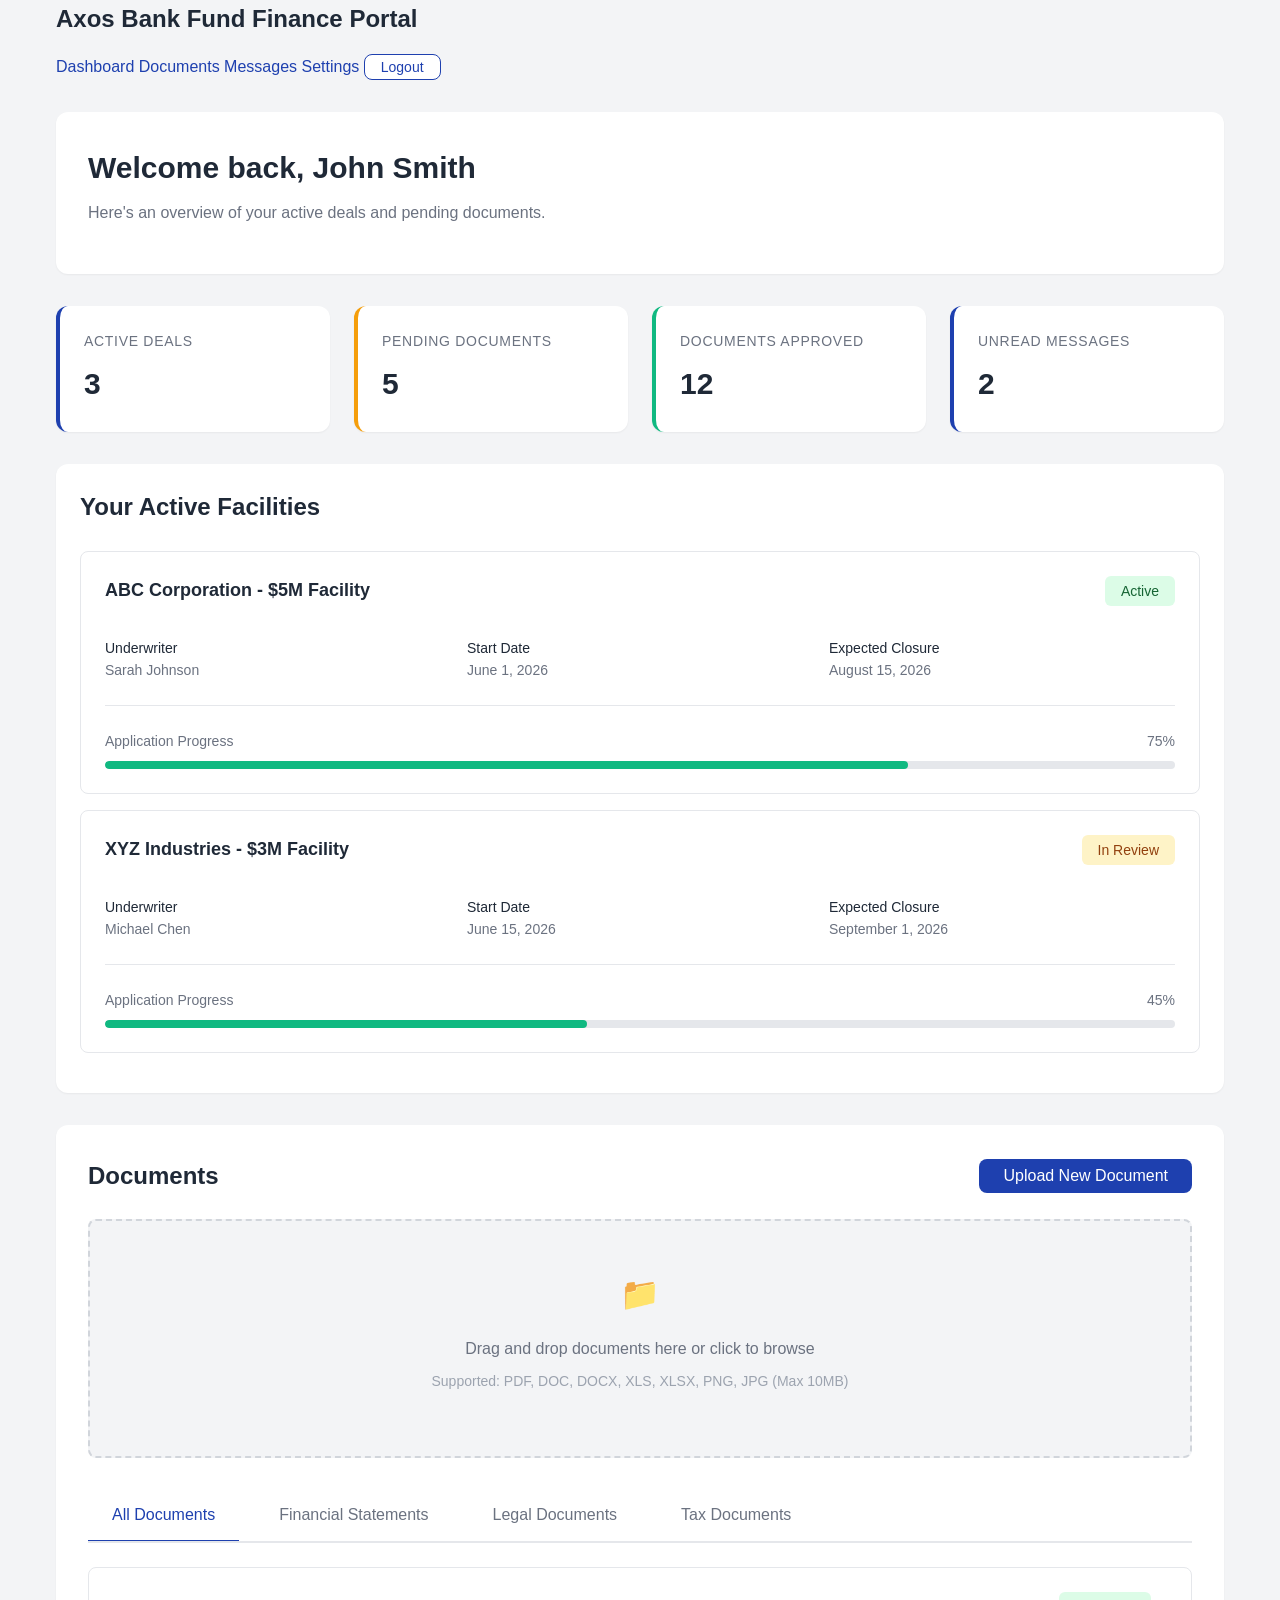
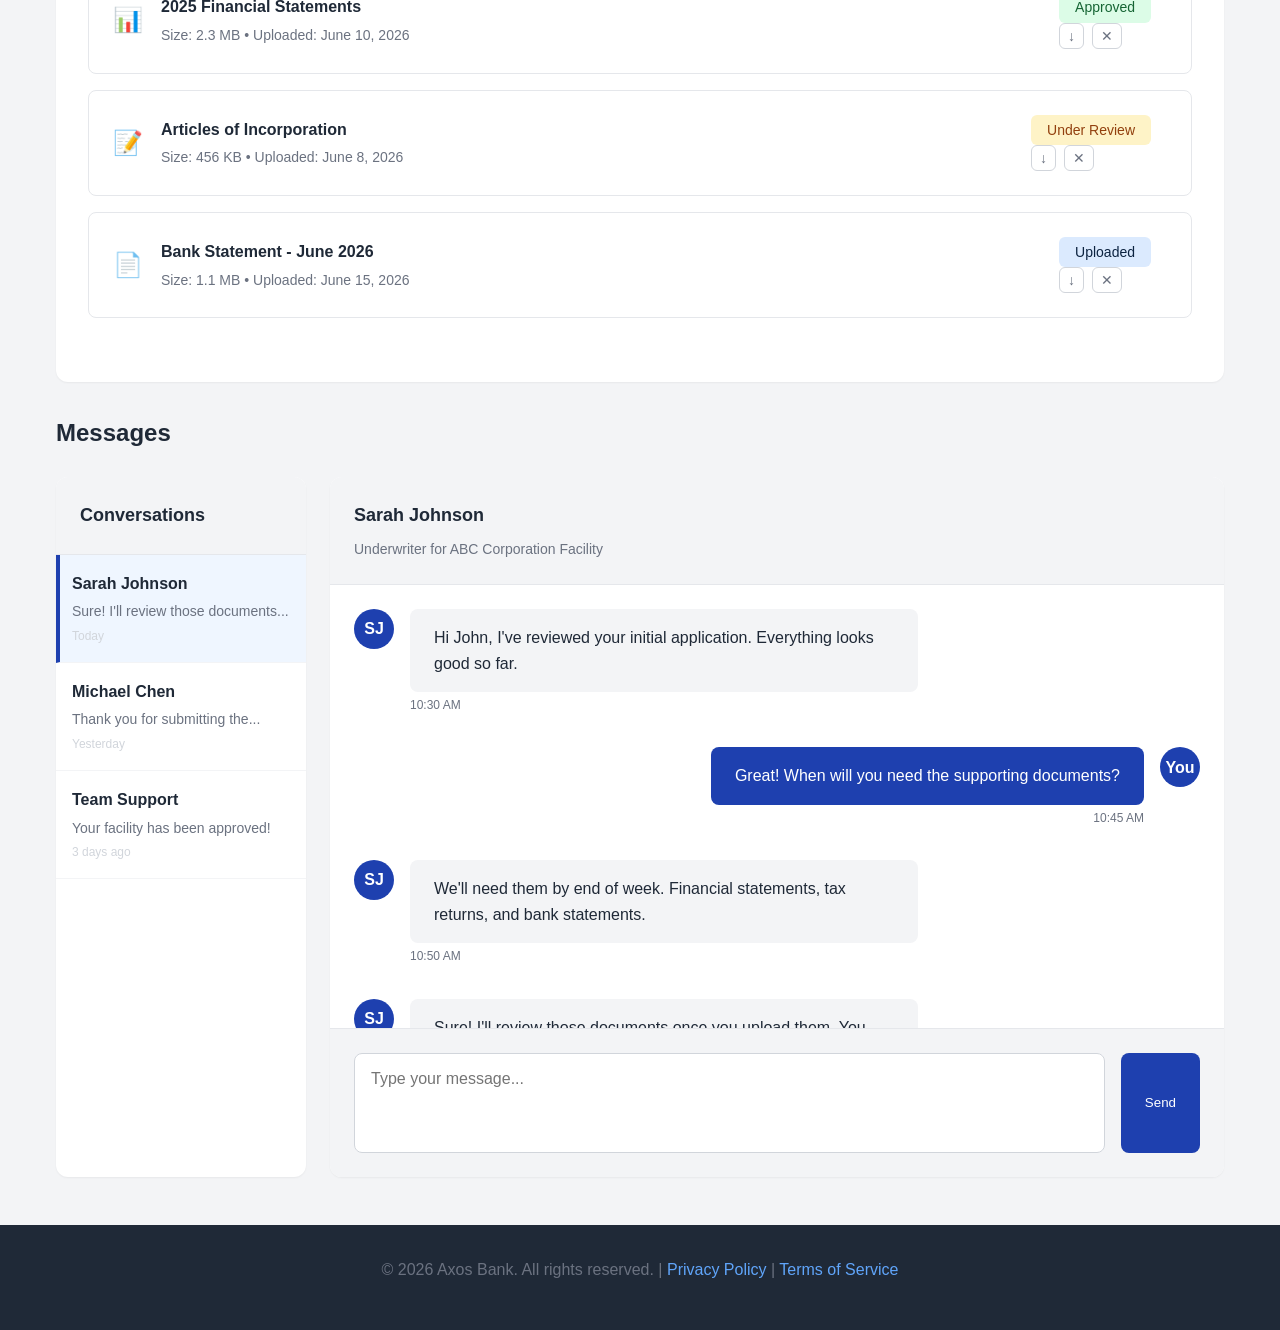
==== public/index.html @ fa7e01c3 "chore: organize project structure and update documentation" ====
<!DOCTYPE html>
<html lang="en">
<head>
  <meta charset="UTF-8">
  <meta name="viewport" content="width=device-width, initial-scale=1.0">
  <title>Axos Bank Fund Finance Portal - Client Dashboard</title>
  <link rel="stylesheet" href="css/styles.css">
  <link rel="stylesheet" href="css/dashboard.css">
  <link rel="stylesheet" href="css/documents.css">
  <link rel="stylesheet" href="css/messaging.css">
</head>
<body>
  <!-- Navigation -->
  <nav class="navbar">
    <div class="container">
      <div class="navbar-brand">
        <h2>Axos Bank Fund Finance Portal</h2>
      </div>
      <div class="navbar-menu">
        <a href="#" class="nav-link active">Dashboard</a>
        <a href="#" class="nav-link">Documents</a>
        <a href="#" class="nav-link">Messages</a>
        <a href="#" class="nav-link">Settings</a>
        <button class="btn btn-secondary btn-sm">Logout</button>
      </div>
    </div>
  </nav>

  <!-- Main Content -->
  <main class="container mt-4">
    <!-- Dashboard Section -->
    <section class="dashboard-header">
      <h1>Welcome back, John Smith</h1>
      <p class="user-greeting">Here's an overview of your active deals and pending documents.</p>
    </section>

    <!-- Quick Stats -->
    <div class="stats-grid">
      <div class="stat-card">
        <div class="stat-label">Active Deals</div>
        <div class="stat-value">3</div>
      </div>
      <div class="stat-card warning">
        <div class="stat-label">Pending Documents</div>
        <div class="stat-value">5</div>
      </div>
      <div class="stat-card success">
        <div class="stat-label">Documents Approved</div>
        <div class="stat-value">12</div>
      </div>
      <div class="stat-card">
        <div class="stat-label">Unread Messages</div>
        <div class="stat-value">2</div>
      </div>
    </div>

    <!-- Active Deals -->
    <section class="deals-section mb-4">
      <h2>Your Active Facilities</h2>
      <ul class="deal-list">
        <li class="deal-item">
          <div class="deal-header">
            <h3 class="deal-title">ABC Corporation - $5M Facility</h3>
            <span class="deal-status status-active">Active</span>
          </div>
          <div class="deal-meta">
            <div class="meta-item">
              <span class="meta-label">Underwriter</span>
              <span>Sarah Johnson</span>
            </div>
            <div class="meta-item">
              <span class="meta-label">Start Date</span>
              <span>June 1, 2026</span>
            </div>
            <div class="meta-item">
              <span class="meta-label">Expected Closure</span>
              <span>August 15, 2026</span>
            </div>
          </div>
          <div class="progress-section">
            <div class="progress-label">
              <span>Application Progress</span>
              <span>75%</span>
            </div>
            <div class="progress-bar">
              <div class="progress-fill" style="width: 75%"></div>
            </div>
          </div>
        </li>
        <li class="deal-item">
          <div class="deal-header">
            <h3 class="deal-title">XYZ Industries - $3M Facility</h3>
            <span class="deal-status status-pending">In Review</span>
          </div>
          <div class="deal-meta">
            <div class="meta-item">
              <span class="meta-label">Underwriter</span>
              <span>Michael Chen</span>
            </div>
            <div class="meta-item">
              <span class="meta-label">Start Date</span>
              <span>June 15, 2026</span>
            </div>
            <div class="meta-item">
              <span class="meta-label">Expected Closure</span>
              <span>September 1, 2026</span>
            </div>
          </div>
          <div class="progress-section">
            <div class="progress-label">
              <span>Application Progress</span>
              <span>45%</span>
            </div>
            <div class="progress-bar">
              <div class="progress-fill" style="width: 45%"></div>
            </div>
          </div>
        </li>
      </ul>
    </section>

    <!-- Documents Section -->
    <section class="documents-container mb-4">
      <div class="documents-header">
        <h2>Documents</h2>
        <button class="btn btn-primary">Upload New Document</button>
      </div>

      <!-- Upload Area -->
      <div class="upload-section">
        <div class="upload-icon">📁</div>
        <p class="upload-text">Drag and drop documents here or click to browse</p>
        <p class="upload-hint">Supported: PDF, DOC, DOCX, XLS, XLSX, PNG, JPG (Max 10MB)</p>
        <input type="file" multiple accept=".pdf,.doc,.docx,.xls,.xlsx,.png,.jpg,.jpeg">
      </div>

      <!-- Document Categories -->
      <div class="document-categories">
        <div class="category-tabs">
          <button class="category-tab active" onclick="switchTab('all')">All Documents</button>
          <button class="category-tab" onclick="switchTab('financial')">Financial Statements</button>
          <button class="category-tab" onclick="switchTab('legal')">Legal Documents</button>
          <button class="category-tab" onclick="switchTab('tax')">Tax Documents</button>
        </div>

        <!-- Document List -->
        <ul class="document-list" data-tab="all">
          <li class="document-item">
            <div class="document-info">
              <div class="document-icon">📊</div>
              <div class="document-details">
                <div class="document-name">2025 Financial Statements</div>
                <div class="document-meta">Size: 2.3 MB • Uploaded: June 10, 2026</div>
              </div>
            </div>
            <div>
              <span class="document-status status-approved">Approved</span>
              <div class="document-actions">
                <button class="doc-action-btn" onclick="downloadDocument(this)" title="Download">↓</button>
                <button class="doc-action-btn delete" onclick="deleteDocument(this)" title="Delete">✕</button>
              </div>
            </div>
          </li>
          <li class="document-item">
            <div class="document-info">
              <div class="document-icon">📝</div>
              <div class="document-details">
                <div class="document-name">Articles of Incorporation</div>
                <div class="document-meta">Size: 456 KB • Uploaded: June 8, 2026</div>
              </div>
            </div>
            <div>
              <span class="document-status status-pending-review">Under Review</span>
              <div class="document-actions">
                <button class="doc-action-btn" onclick="downloadDocument(this)" title="Download">↓</button>
                <button class="doc-action-btn delete" onclick="deleteDocument(this)" title="Delete">✕</button>
              </div>
            </div>
          </li>
          <li class="document-item">
            <div class="document-info">
              <div class="document-icon">📄</div>
              <div class="document-details">
                <div class="document-name">Bank Statement - June 2026</div>
                <div class="document-meta">Size: 1.1 MB • Uploaded: June 15, 2026</div>
              </div>
            </div>
            <div>
              <span class="document-status status-uploaded">Uploaded</span>
              <div class="document-actions">
                <button class="doc-action-btn" onclick="downloadDocument(this)" title="Download">↓</button>
                <button class="doc-action-btn delete" onclick="deleteDocument(this)" title="Delete">✕</button>
              </div>
            </div>
          </li>
        </ul>
      </div>
    </section>

    <!-- Messaging Section -->
    <section class="mb-4">
      <h2 style="margin-bottom: var(--spacing-lg);">Messages</h2>
      <div class="messaging-container">
        <!-- Conversations List -->
        <div class="conversations-panel">
          <div class="conversations-header">
            <h3>Conversations</h3>
          </div>
          <ul class="conversations-list">
            <li class="conversation-item active">
              <div class="conversation-name">Sarah Johnson</div>
              <div class="conversation-preview">Sure! I'll review those documents...</div>
              <div class="conversation-timestamp">Today</div>
            </li>
            <li class="conversation-item">
              <div class="conversation-name">Michael Chen</div>
              <div class="conversation-preview">Thank you for submitting the...</div>
              <div class="conversation-timestamp">Yesterday</div>
            </li>
            <li class="conversation-item">
              <div class="conversation-name">Team Support</div>
              <div class="conversation-preview">Your facility has been approved!</div>
              <div class="conversation-timestamp">3 days ago</div>
            </li>
          </ul>
        </div>

        <!-- Message Thread -->
        <div class="message-thread">
          <div class="thread-header">
            <h3 class="thread-title">Sarah Johnson</h3>
            <div class="thread-meta">Underwriter for ABC Corporation Facility</div>
          </div>

          <!-- Messages -->
          <div class="messages-container">
            <div class="message received">
              <div class="message-avatar">SJ</div>
              <div class="message-content">
                <div class="message-bubble">Hi John, I've reviewed your initial application. Everything looks good so far.</div>
                <div class="message-time">10:30 AM</div>
              </div>
            </div>
            <div class="message sent">
              <div class="message-content">
                <div class="message-bubble">Great! When will you need the supporting documents?</div>
                <div class="message-time">10:45 AM</div>
              </div>
              <div class="message-avatar">You</div>
            </div>
            <div class="message received">
              <div class="message-avatar">SJ</div>
              <div class="message-content">
                <div class="message-bubble">We'll need them by end of week. Financial statements, tax returns, and bank statements.</div>
                <div class="message-time">10:50 AM</div>
              </div>
            </div>
            <div class="message received">
              <div class="message-avatar">SJ</div>
              <div class="message-content">
                <div class="message-bubble">Sure! I'll review those documents once you upload them. You can use the Documents section above.</div>
                <div class="message-time">11:00 AM</div>
              </div>
            </div>
          </div>

          <!-- Message Input -->
          <div class="message-input-area">
            <form class="message-form">
              <textarea class="message-input" placeholder="Type your message..."></textarea>
              <button type="submit" class="message-send-btn">Send</button>
            </form>
          </div>
        </div>
      </div>
    </section>
  </main>

  <!-- Footer -->
  <footer style="background-color: var(--neutral-dark); color: white; padding: var(--spacing-xl); text-align: center; margin-top: var(--spacing-2xl);">
    <p>&copy; 2026 Axos Bank. All rights reserved. | <a href="#" style="color: #60a5fa;">Privacy Policy</a> | <a href="#" style="color: #60a5fa;">Terms of Service</a></p>
  </footer>

  <!-- Scripts -->
  <script src="js/app.js"></script>
</body>
</html>
---- public/css/styles.css ----
/* Global Styles and CSS Variables */

:root {
  /* Colors */
  --primary-color: #1e40af;
  --primary-dark: #1e3a8a;
  --secondary-color: #10b981;
  --accent-color: #f59e0b;
  --danger-color: #ef4444;
  --warning-color: #f59e0b;
  --success-color: #10b981;
  --neutral-dark: #1f2937;
  --neutral-gray: #6b7280;
  --neutral-light: #f3f4f6;
  --neutral-white: #ffffff;

  /* Spacing */
  --spacing-xs: 0.25rem;
  --spacing-sm: 0.5rem;
  --spacing-md: 1rem;
  --spacing-lg: 1.5rem;
  --spacing-xl: 2rem;
  --spacing-2xl: 3rem;

  /* Typography */
  --font-family: -apple-system, BlinkMacSystemFont, 'Segoe UI', Roboto, 'Helvetica Neue', Arial, sans-serif;
  --font-size-xs: 0.75rem;
  --font-size-sm: 0.875rem;
  --font-size-base: 1rem;
  --font-size-lg: 1.125rem;
  --font-size-xl: 1.25rem;
  --font-size-2xl: 1.5rem;
  --font-size-3xl: 1.875rem;

  /* Border Radius */
  --radius-sm: 0.25rem;
  --radius-md: 0.375rem;
  --radius-lg: 0.5rem;
  --radius-xl: 0.75rem;

  /* Shadows */
  --shadow-sm: 0 1px 2px 0 rgba(0, 0, 0, 0.05);
  --shadow-md: 0 4px 6px -1px rgba(0, 0, 0, 0.1);
  --shadow-lg: 0 10px 15px -3px rgba(0, 0, 0, 0.1);
}

* {
  margin: 0;
  padding: 0;
  box-sizing: border-box;
}

body {
  font-family: var(--font-family);
  font-size: var(--font-size-base);
  line-height: 1.6;
  color: var(--neutral-dark);
  background-color: var(--neutral-light);
}

/* Typography */
h1 {
  font-size: var(--font-size-3xl);
  font-weight: 700;
  margin-bottom: var(--spacing-lg);
  color: var(--neutral-dark);
}

h2 {
  font-size: var(--font-size-2xl);
  font-weight: 600;
  margin-bottom: var(--spacing-md);
  color: var(--neutral-dark);
}

h3 {
  font-size: var(--font-size-xl);
  font-weight: 600;
  margin-bottom: var(--spacing-md);
  color: var(--neutral-dark);
}

p {
  margin-bottom: var(--spacing-md);
  color: var(--neutral-gray);
}

a {
  color: var(--primary-color);
  text-decoration: none;
  transition: color 0.2s ease;
}

a:hover {
  color: var(--primary-dark);
  text-decoration: underline;
}

/* Buttons */
.btn {
  display: inline-block;
  padding: var(--spacing-sm) var(--spacing-lg);
  border: none;
  border-radius: var(--radius-lg);
  font-size: var(--font-size-base);
  font-weight: 500;
  cursor: pointer;
  transition: all 0.2s ease;
  text-decoration: none;
}

.btn-primary {
  background-color: var(--primary-color);
  color: var(--neutral-white);
}

.btn-primary:hover {
  background-color: var(--primary-dark);
  box-shadow: var(--shadow-md);
}

.btn-secondary {
  background-color: var(--neutral-white);
  color: var(--primary-color);
  border: 1px solid var(--primary-color);
}

.btn-secondary:hover {
  background-color: var(--neutral-light);
}

.btn-success {
  background-color: var(--success-color);
  color: var(--neutral-white);
}

.btn-success:hover {
  background-color: #059669;
}

.btn-danger {
  background-color: var(--danger-color);
  color: var(--neutral-white);
}

.btn-danger:hover {
  background-color: #dc2626;
}

.btn-sm {
  padding: var(--spacing-xs) var(--spacing-md);
  font-size: var(--font-size-sm);
}

/* Forms */
.form-group {
  margin-bottom: var(--spacing-lg);
}

label {
  display: block;
  margin-bottom: var(--spacing-sm);
  font-weight: 500;
  color: var(--neutral-dark);
}

input,
textarea,
select {
  width: 100%;
  padding: var(--spacing-md);
  border: 1px solid #d1d5db;
  border-radius: var(--radius-lg);
  font-family: var(--font-family);
  font-size: var(--font-size-base);
  transition: border-color 0.2s ease;
}

input:focus,
textarea:focus,
select:focus {
  outline: none;
  border-color: var(--primary-color);
  box-shadow: 0 0 0 3px rgba(30, 64, 175, 0.1);
}

textarea {
  resize: vertical;
  min-height: 100px;
}

/* Cards */
.card {
  background-color: var(--neutral-white);
  border-radius: var(--radius-xl);
  padding: var(--spacing-lg);
  box-shadow: var(--shadow-sm);
  transition: box-shadow 0.2s ease;
}

.card:hover {
  box-shadow: var(--shadow-md);
}

/* Alerts */
.alert {
  padding: var(--spacing-md);
  border-radius: var(--radius-lg);
  margin-bottom: var(--spacing-lg);
}

.alert-success {
  background-color: #ecfdf5;
  color: #065f46;
  border-left: 4px solid var(--success-color);
}

.alert-warning {
  background-color: #fffbeb;
  color: #92400e;
  border-left: 4px solid var(--warning-color);
}

.alert-error {
  background-color: #fef2f2;
  color: #991b1b;
  border-left: 4px solid var(--danger-color);
}

.alert-info {
  background-color: #eff6ff;
  color: #0c2340;
  border-left: 4px solid var(--primary-color);
}

/* Utility Classes */
.container {
  max-width: 1200px;
  margin: 0 auto;
  padding: 0 var(--spacing-md);
}

.mt-0 { margin-top: 0; }
.mt-1 { margin-top: var(--spacing-sm); }
.mt-2 { margin-top: var(--spacing-md); }
.mt-3 { margin-top: var(--spacing-lg); }
.mt-4 { margin-top: var(--spacing-xl); }

.mb-0 { margin-bottom: 0; }
.mb-1 { margin-bottom: var(--spacing-sm); }
.mb-2 { margin-bottom: var(--spacing-md); }
.mb-3 { margin-bottom: var(--spacing-lg); }
.mb-4 { margin-bottom: var(--spacing-xl); }

.text-center { text-align: center; }
.text-right { text-align: right; }
.text-muted { color: var(--neutral-gray); }
.text-success { color: var(--success-color); }
.text-danger { color: var(--danger-color); }
.text-warning { color: var(--warning-color); }
---- public/css/dashboard.css ----
/* Dashboard Styles */

.dashboard-container {
  display: grid;
  grid-template-columns: 1fr;
  gap: var(--spacing-lg);
  margin-bottom: var(--spacing-2xl);
}

.dashboard-header {
  background-color: var(--neutral-white);
  padding: var(--spacing-xl);
  border-radius: var(--radius-xl);
  box-shadow: var(--shadow-sm);
  margin-bottom: var(--spacing-xl);
}

.dashboard-header h1 {
  margin-bottom: var(--spacing-sm);
}

.user-info {
  display: flex;
  justify-content: space-between;
  align-items: center;
  margin-top: var(--spacing-md);
}

.user-greeting {
  color: var(--neutral-gray);
}

/* Quick Stats */
.stats-grid {
  display: grid;
  grid-template-columns: repeat(auto-fit, minmax(250px, 1fr));
  gap: var(--spacing-lg);
  margin-bottom: var(--spacing-xl);
}

.stat-card {
  background-color: var(--neutral-white);
  padding: var(--spacing-lg);
  border-radius: var(--radius-xl);
  box-shadow: var(--shadow-sm);
  border-left: 4px solid var(--primary-color);
}

.stat-card.warning {
  border-left-color: var(--warning-color);
}

.stat-card.success {
  border-left-color: var(--success-color);
}

.stat-card.danger {
  border-left-color: var(--danger-color);
}

.stat-label {
  font-size: var(--font-size-sm);
  color: var(--neutral-gray);
  text-transform: uppercase;
  letter-spacing: 0.05em;
  margin-bottom: var(--spacing-sm);
}

.stat-value {
  font-size: var(--font-size-3xl);
  font-weight: 700;
  color: var(--neutral-dark);
}

/* Deals/Facilities List */
.deals-section {
  background-color: var(--neutral-white);
  padding: var(--spacing-lg);
  border-radius: var(--radius-xl);
  box-shadow: var(--shadow-sm);
}

.deals-section h2 {
  margin-bottom: var(--spacing-lg);
}

.deal-list {
  list-style: none;
}

.deal-item {
  padding: var(--spacing-lg);
  border: 1px solid #e5e7eb;
  border-radius: var(--radius-lg);
  margin-bottom: var(--spacing-md);
  transition: all 0.2s ease;
  cursor: pointer;
}

.deal-item:hover {
  box-shadow: var(--shadow-md);
  border-color: var(--primary-color);
}

.deal-header {
  display: flex;
  justify-content: space-between;
  align-items: start;
  margin-bottom: var(--spacing-md);
}

.deal-title {
  font-size: var(--font-size-lg);
  font-weight: 600;
  color: var(--neutral-dark);
}

.deal-status {
  display: inline-block;
  padding: var(--spacing-xs) var(--spacing-md);
  border-radius: var(--radius-md);
  font-size: var(--font-size-sm);
  font-weight: 500;
}

.status-active {
  background-color: #dcfce7;
  color: #166534;
}

.status-pending {
  background-color: #fef3c7;
  color: #92400e;
}

.status-completed {
  background-color: #dbeafe;
  color: #0c2340;
}

.status-on-hold {
  background-color: #fee2e2;
  color: #991b1b;
}

.deal-meta {
  display: grid;
  grid-template-columns: repeat(auto-fit, minmax(150px, 1fr));
  gap: var(--spacing-md);
  font-size: var(--font-size-sm);
  color: var(--neutral-gray);
}

.meta-item {
  display: flex;
  flex-direction: column;
}

.meta-label {
  font-weight: 500;
  color: var(--neutral-dark);
}

.progress-section {
  margin-top: var(--spacing-lg);
  padding-top: var(--spacing-lg);
  border-top: 1px solid #e5e7eb;
}

.progress-label {
  font-size: var(--font-size-sm);
  color: var(--neutral-gray);
  margin-bottom: var(--spacing-sm);
  display: flex;
  justify-content: space-between;
}

.progress-bar {
  width: 100%;
  height: 8px;
  background-color: #e5e7eb;
  border-radius: var(--radius-md);
  overflow: hidden;
}

.progress-fill {
  height: 100%;
  background-color: var(--success-color);
  border-radius: var(--radius-md);
  transition: width 0.3s ease;
}

/* Responsive */
@media (max-width: 768px) {
  .stats-grid {
    grid-template-columns: 1fr;
  }

  .deal-header {
    flex-direction: column;
  }

  .deal-status {
    margin-top: var(--spacing-sm);
  }

  .deal-meta {
    grid-template-columns: 1fr 1fr;
  }
}
---- public/css/documents.css ----
/* Documents Management Styles */

.documents-container {
  background-color: var(--neutral-white);
  border-radius: var(--radius-xl);
  padding: var(--spacing-xl);
  box-shadow: var(--shadow-sm);
}

.documents-header {
  margin-bottom: var(--spacing-lg);
  display: flex;
  justify-content: space-between;
  align-items: center;
}

.documents-header h2 {
  margin: 0;
}

/* Upload Section */
.upload-section {
  background-color: var(--neutral-light);
  border: 2px dashed #d1d5db;
  border-radius: var(--radius-lg);
  padding: var(--spacing-2xl);
  text-align: center;
  margin-bottom: var(--spacing-xl);
  transition: all 0.2s ease;
  cursor: pointer;
}

.upload-section:hover {
  border-color: var(--primary-color);
  background-color: #f0f4ff;
}

.upload-section.dragover {
  border-color: var(--primary-color);
  background-color: #f0f4ff;
}

.upload-icon {
  font-size: 2rem;
  margin-bottom: var(--spacing-md);
}

.upload-text {
  color: var(--neutral-gray);
  margin: 0;
}

.upload-hint {
  font-size: var(--font-size-sm);
  color: #9ca3af;
  margin-top: var(--spacing-sm);
}

input[type='file'] {
  display: none;
}

/* Document Categories */
.document-categories {
  margin-bottom: var(--spacing-xl);
}

.category-tabs {
  display: flex;
  gap: var(--spacing-md);
  border-bottom: 2px solid #e5e7eb;
  margin-bottom: var(--spacing-lg);
  overflow-x: auto;
}

.category-tab {
  padding: var(--spacing-md) var(--spacing-lg);
  border: none;
  background: none;
  color: var(--neutral-gray);
  font-size: var(--font-size-base);
  font-weight: 500;
  cursor: pointer;
  transition: all 0.2s ease;
  border-bottom: 3px solid transparent;
  margin-bottom: -2px;
}

.category-tab:hover {
  color: var(--primary-color);
}

.category-tab.active {
  color: var(--primary-color);
  border-bottom-color: var(--primary-color);
}

/* Document List */
.document-list {
  list-style: none;
}

.document-item {
  display: flex;
  align-items: center;
  justify-content: space-between;
  padding: var(--spacing-lg);
  border: 1px solid #e5e7eb;
  border-radius: var(--radius-lg);
  margin-bottom: var(--spacing-md);
  transition: all 0.2s ease;
}

.document-item:hover {
  box-shadow: var(--shadow-md);
  border-color: var(--primary-color);
}

.document-info {
  display: flex;
  align-items: center;
  flex: 1;
  gap: var(--spacing-md);
}

.document-icon {
  font-size: 1.5rem;
  min-width: 2rem;
}

.document-details {
  flex: 1;
}

.document-name {
  font-weight: 600;
  color: var(--neutral-dark);
  margin-bottom: var(--spacing-xs);
}

.document-meta {
  font-size: var(--font-size-sm);
  color: var(--neutral-gray);
}

.document-status {
  display: inline-block;
  padding: var(--spacing-xs) var(--spacing-md);
  border-radius: var(--radius-md);
  font-size: var(--font-size-sm);
  font-weight: 500;
  margin-right: var(--spacing-md);
}

.status-approved {
  background-color: #dcfce7;
  color: #166534;
}

.status-pending-review {
  background-color: #fef3c7;
  color: #92400e;
}

.status-rejected {
  background-color: #fee2e2;
  color: #991b1b;
}

.status-uploaded {
  background-color: #dbeafe;
  color: #0c2340;
}

.document-actions {
  display: flex;
  gap: var(--spacing-sm);
}

.doc-action-btn {
  padding: var(--spacing-xs) var(--spacing-sm);
  font-size: var(--font-size-sm);
  background-color: transparent;
  border: 1px solid #d1d5db;
  border-radius: var(--radius-md);
  color: var(--neutral-gray);
  cursor: pointer;
  transition: all 0.2s ease;
}

.doc-action-btn:hover {
  border-color: var(--primary-color);
  color: var(--primary-color);
}

.doc-action-btn.delete:hover {
  border-color: var(--danger-color);
  color: var(--danger-color);
}

/* Empty State */
.empty-state {
  text-align: center;
  padding: var(--spacing-2xl);
  color: var(--neutral-gray);
}

.empty-state-icon {
  font-size: 3rem;
  margin-bottom: var(--spacing-md);
}

/* Responsive */
@media (max-width: 768px) {
  .documents-header {
    flex-direction: column;
    align-items: start;
  }

  .category-tabs {
    flex-wrap: nowrap;
  }

  .document-item {
    flex-direction: column;
    align-items: start;
  }

  .document-actions {
    margin-top: var(--spacing-md);
    width: 100%;
  }
}
---- public/css/messaging.css ----
/* Messaging Interface Styles */

.messaging-container {
  display: grid;
  grid-template-columns: 250px 1fr;
  gap: var(--spacing-lg);
  height: calc(100vh - 200px);
  margin-bottom: var(--spacing-2xl);
}

/* Conversations List */
.conversations-panel {
  background-color: var(--neutral-white);
  border-radius: var(--radius-xl);
  box-shadow: var(--shadow-sm);
  display: flex;
  flex-direction: column;
  overflow: hidden;
}

.conversations-header {
  padding: var(--spacing-lg);
  border-bottom: 1px solid #e5e7eb;
  background-color: var(--neutral-light);
}

.conversations-header h3 {
  margin: 0;
  font-size: var(--font-size-lg);
}

.conversations-list {
  list-style: none;
  overflow-y: auto;
  flex: 1;
}

.conversation-item {
  padding: var(--spacing-md);
  border-bottom: 1px solid #f3f4f6;
  cursor: pointer;
  transition: all 0.2s ease;
  background-color: var(--neutral-white);
}

.conversation-item:hover {
  background-color: var(--neutral-light);
}

.conversation-item.active {
  background-color: #eff6ff;
  border-left: 4px solid var(--primary-color);
  padding-left: calc(var(--spacing-md) - 4px);
}

.conversation-name {
  font-weight: 600;
  color: var(--neutral-dark);
  margin-bottom: var(--spacing-xs);
}

.conversation-preview {
  font-size: var(--font-size-sm);
  color: var(--neutral-gray);
  white-space: nowrap;
  overflow: hidden;
  text-overflow: ellipsis;
}

.conversation-timestamp {
  font-size: var(--font-size-xs);
  color: #d1d5db;
  margin-top: var(--spacing-xs);
}

/* Message Thread */
.message-thread {
  background-color: var(--neutral-white);
  border-radius: var(--radius-xl);
  box-shadow: var(--shadow-sm);
  display: flex;
  flex-direction: column;
  overflow: hidden;
}

.thread-header {
  padding: var(--spacing-lg);
  border-bottom: 1px solid #e5e7eb;
  background-color: var(--neutral-light);
}

.thread-title {
  margin: 0;
  font-size: var(--font-size-lg);
  color: var(--neutral-dark);
}

.thread-meta {
  font-size: var(--font-size-sm);
  color: var(--neutral-gray);
  margin-top: var(--spacing-sm);
}

/* Messages Container */
.messages-container {
  flex: 1;
  overflow-y: auto;
  padding: var(--spacing-lg);
  display: flex;
  flex-direction: column;
  gap: var(--spacing-md);
}

.message {
  display: flex;
  gap: var(--spacing-md);
  margin-bottom: var(--spacing-md);
}

.message.sent {
  justify-content: flex-end;
}

.message.received {
  justify-content: flex-start;
}

.message-avatar {
  width: 40px;
  height: 40px;
  border-radius: 50%;
  background-color: var(--primary-color);
  color: white;
  display: flex;
  align-items: center;
  justify-content: center;
  font-weight: 600;
  flex-shrink: 0;
}

.message.sent .message-avatar {
  background-color: var(--primary-color);
  order: 2;
}

.message-content {
  max-width: 60%;
}

.message.sent .message-content {
  align-self: flex-end;
}

.message-bubble {
  padding: var(--spacing-md) var(--spacing-lg);
  border-radius: var(--radius-lg);
  word-wrap: break-word;
}

.message.sent .message-bubble {
  background-color: var(--primary-color);
  color: white;
}

.message.received .message-bubble {
  background-color: var(--neutral-light);
  color: var(--neutral-dark);
}

.message-time {
  font-size: var(--font-size-xs);
  color: var(--neutral-gray);
  margin-top: var(--spacing-xs);
}

.message.sent .message-time {
  text-align: right;
}

/* Input Area */
.message-input-area {
  padding: var(--spacing-lg);
  border-top: 1px solid #e5e7eb;
  background-color: var(--neutral-light);
}

.message-form {
  display: flex;
  gap: var(--spacing-md);
}

.message-input {
  flex: 1;
  padding: var(--spacing-md);
  border: 1px solid #d1d5db;
  border-radius: var(--radius-lg);
  font-family: var(--font-family);
  font-size: var(--font-size-base);
  resize: none;
  max-height: 120px;
}

.message-input:focus {
  outline: none;
  border-color: var(--primary-color);
  box-shadow: 0 0 0 3px rgba(30, 64, 175, 0.1);
}

.message-send-btn {
  padding: var(--spacing-md) var(--spacing-lg);
  background-color: var(--primary-color);
  color: white;
  border: none;
  border-radius: var(--radius-lg);
  font-weight: 500;
  cursor: pointer;
  transition: all 0.2s ease;
}

.message-send-btn:hover {
  background-color: var(--primary-dark);
}

.message-send-btn:disabled {
  background-color: #d1d5db;
  cursor: not-allowed;
}

/* Responsive */
@media (max-width: 1024px) {
  .messaging-container {
    grid-template-columns: 1fr;
    height: auto;
  }

  .conversations-panel {
    max-height: 300px;
  }
}

@media (max-width: 768px) {
  .messaging-container {
    grid-template-columns: 1fr;
  }

  .message-content {
    max-width: 85%;
  }

  .message-form {
    flex-direction: column;
  }

  .message-input {
    margin-bottom: 0;
  }
}
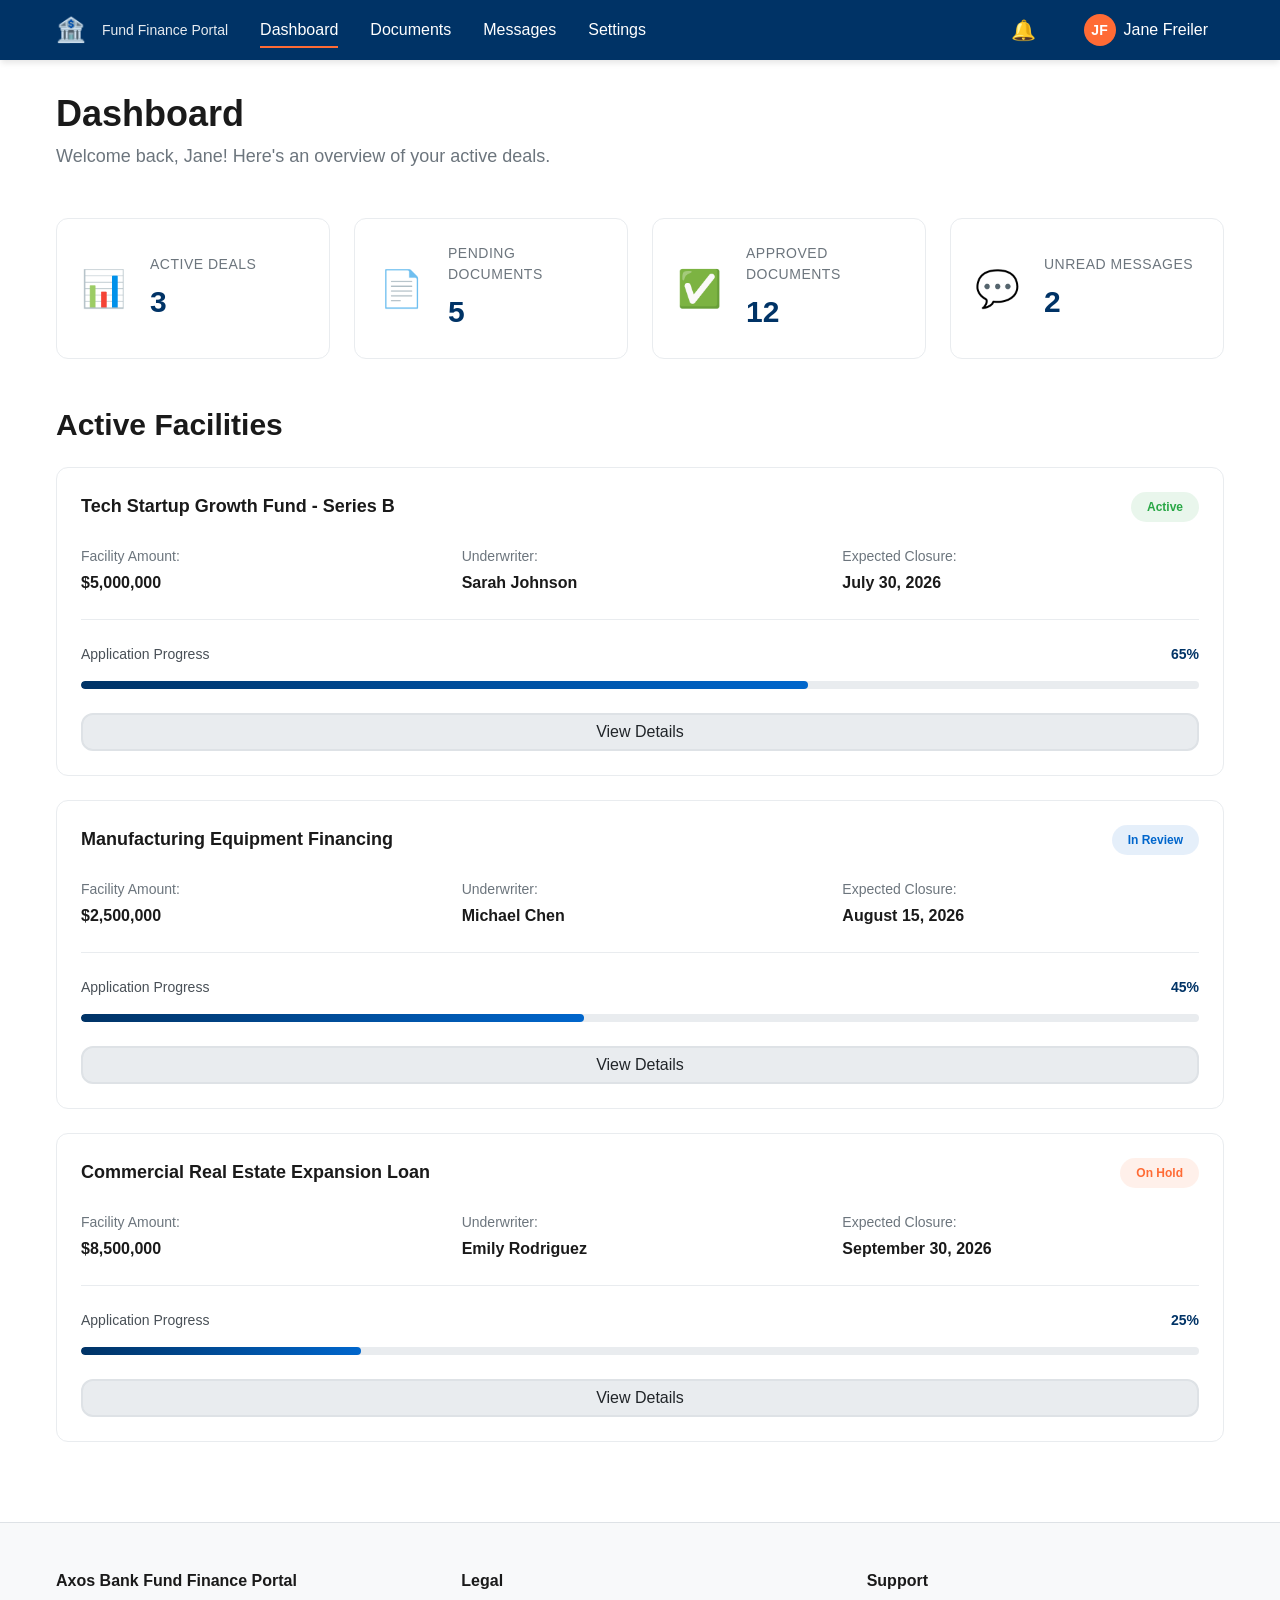
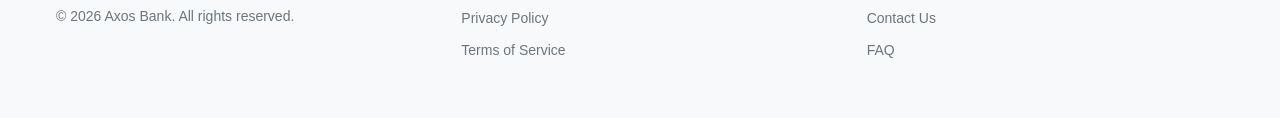
==== commit 7068c46f: "Create HTML structure, navigation styles, and dashboard styles" ====
--- a/public/index.html
+++ b/public/index.html
@@ -1,287 +1,474 @@
 <!DOCTYPE html>
 <html lang="en">
 <head>
-  <meta charset="UTF-8">
-  <meta name="viewport" content="width=device-width, initial-scale=1.0">
-  <title>Axos Bank Fund Finance Portal - Client Dashboard</title>
-  <link rel="stylesheet" href="css/styles.css">
-  <link rel="stylesheet" href="css/dashboard.css">
-  <link rel="stylesheet" href="css/documents.css">
-  <link rel="stylesheet" href="css/messaging.css">
+    <meta charset="UTF-8">
+    <meta name="viewport" content="width=device-width, initial-scale=1.0">
+    <meta name="description" content="Axos Bank Fund Finance Portal - Client portal for facility tracking and document management">
+    <meta name="theme-color" content="#003366">
+    <title>Axos Bank Fund Finance Portal</title>
+    <link rel="stylesheet" href="css/styles.css">
+    <link rel="stylesheet" href="css/navigation.css">
+    <link rel="stylesheet" href="css/dashboard.css">
+    <link rel="stylesheet" href="css/documents.css">
+    <link rel="stylesheet" href="css/messaging.css">
+    <link rel="stylesheet" href="css/notifications.css">
 </head>
 <body>
-  <!-- Navigation -->
-  <nav class="navbar">
-    <div class="container">
-      <div class="navbar-brand">
-        <h2>Axos Bank Fund Finance Portal</h2>
-      </div>
-      <div class="navbar-menu">
-        <a href="#" class="nav-link active">Dashboard</a>
-        <a href="#" class="nav-link">Documents</a>
-        <a href="#" class="nav-link">Messages</a>
-        <a href="#" class="nav-link">Settings</a>
-        <button class="btn btn-secondary btn-sm">Logout</button>
-      </div>
-    </div>
-  </nav>
-
-  <!-- Main Content -->
-  <main class="container mt-4">
-    <!-- Dashboard Section -->
-    <section class="dashboard-header">
-      <h1>Welcome back, John Smith</h1>
-      <p class="user-greeting">Here's an overview of your active deals and pending documents.</p>
-    </section>
-
-    <!-- Quick Stats -->
-    <div class="stats-grid">
-      <div class="stat-card">
-        <div class="stat-label">Active Deals</div>
-        <div class="stat-value">3</div>
-      </div>
-      <div class="stat-card warning">
-        <div class="stat-label">Pending Documents</div>
-        <div class="stat-value">5</div>
-      </div>
-      <div class="stat-card success">
-        <div class="stat-label">Documents Approved</div>
-        <div class="stat-value">12</div>
-      </div>
-      <div class="stat-card">
-        <div class="stat-label">Unread Messages</div>
-        <div class="stat-value">2</div>
-      </div>
-    </div>
-
-    <!-- Active Deals -->
-    <section class="deals-section mb-4">
-      <h2>Your Active Facilities</h2>
-      <ul class="deal-list">
-        <li class="deal-item">
-          <div class="deal-header">
-            <h3 class="deal-title">ABC Corporation - $5M Facility</h3>
-            <span class="deal-status status-active">Active</span>
-          </div>
-          <div class="deal-meta">
-            <div class="meta-item">
-              <span class="meta-label">Underwriter</span>
-              <span>Sarah Johnson</span>
-            </div>
-            <div class="meta-item">
-              <span class="meta-label">Start Date</span>
-              <span>June 1, 2026</span>
-            </div>
-            <div class="meta-item">
-              <span class="meta-label">Expected Closure</span>
-              <span>August 15, 2026</span>
-            </div>
-          </div>
-          <div class="progress-section">
-            <div class="progress-label">
-              <span>Application Progress</span>
-              <span>75%</span>
-            </div>
-            <div class="progress-bar">
-              <div class="progress-fill" style="width: 75%"></div>
-            </div>
-          </div>
-        </li>
-        <li class="deal-item">
-          <div class="deal-header">
-            <h3 class="deal-title">XYZ Industries - $3M Facility</h3>
-            <span class="deal-status status-pending">In Review</span>
-          </div>
-          <div class="deal-meta">
-            <div class="meta-item">
-              <span class="meta-label">Underwriter</span>
-              <span>Michael Chen</span>
-            </div>
-            <div class="meta-item">
-              <span class="meta-label">Start Date</span>
-              <span>June 15, 2026</span>
-            </div>
-            <div class="meta-item">
-              <span class="meta-label">Expected Closure</span>
-              <span>September 1, 2026</span>
-            </div>
-          </div>
-          <div class="progress-section">
-            <div class="progress-label">
-              <span>Application Progress</span>
-              <span>45%</span>
-            </div>
-            <div class="progress-bar">
-              <div class="progress-fill" style="width: 45%"></div>
-            </div>
-          </div>
-        </li>
-      </ul>
-    </section>
-
-    <!-- Documents Section -->
-    <section class="documents-container mb-4">
-      <div class="documents-header">
-        <h2>Documents</h2>
-        <button class="btn btn-primary">Upload New Document</button>
-      </div>
-
-      <!-- Upload Area -->
-      <div class="upload-section">
-        <div class="upload-icon">📁</div>
-        <p class="upload-text">Drag and drop documents here or click to browse</p>
-        <p class="upload-hint">Supported: PDF, DOC, DOCX, XLS, XLSX, PNG, JPG (Max 10MB)</p>
-        <input type="file" multiple accept=".pdf,.doc,.docx,.xls,.xlsx,.png,.jpg,.jpeg">
-      </div>
-
-      <!-- Document Categories -->
-      <div class="document-categories">
-        <div class="category-tabs">
-          <button class="category-tab active" onclick="switchTab('all')">All Documents</button>
-          <button class="category-tab" onclick="switchTab('financial')">Financial Statements</button>
-          <button class="category-tab" onclick="switchTab('legal')">Legal Documents</button>
-          <button class="category-tab" onclick="switchTab('tax')">Tax Documents</button>
+    <!-- Skip navigation link for accessibility -->
+    <a href="#main-content" class="skip-to-main">Skip to main content</a>
+
+    <!-- Navigation -->
+    <nav class="navbar" role="navigation" aria-label="Main navigation">
+        <div class="navbar-container">
+            <div class="navbar-brand">
+                <a href="#" class="logo">
+                    <span class="logo-icon">🏦</span>
+                    <span class="logo-text">Axos Bank</span>
+                </a>
+                <span class="portal-name">Fund Finance Portal</span>
+            </div>
+
+            <!-- Mobile menu toggle -->
+            <button class="navbar-toggle" id="navbar-toggle" aria-label="Toggle navigation menu" aria-expanded="false">
+                <span class="hamburger"></span>
+                <span class="hamburger"></span>
+                <span class="hamburger"></span>
+            </button>
+
+            <!-- Navigation menu -->
+            <ul class="navbar-menu" id="navbar-menu" role="menubar">
+                <li><a href="#dashboard" class="nav-link active" role="menuitem" data-section="dashboard">Dashboard</a></li>
+                <li><a href="#documents" class="nav-link" role="menuitem" data-section="documents">Documents</a></li>
+                <li><a href="#messaging" class="nav-link" role="menuitem" data-section="messaging">Messages</a></li>
+                <li><a href="#settings" class="nav-link" role="menuitem" data-section="settings">Settings</a></li>
+            </ul>
+
+            <!-- User menu -->
+            <div class="navbar-user">
+                <button class="notification-button" id="notification-button" aria-label="Notifications" aria-expanded="false">
+                    <span class="notification-icon">🔔</span>
+                    <span class="notification-badge" id="notification-badge" style="display: none;">0</span>
+                </button>
+                <div class="user-menu">
+                    <button class="user-menu-button" id="user-menu-button" aria-label="User menu" aria-expanded="false">
+                        <span class="user-avatar">JF</span>
+                        <span class="user-name">Jane Freiler</span>
+                    </button>
+                    <div class="user-dropdown" id="user-dropdown" style="display: none;">
+                        <a href="#profile" class="dropdown-link">Profile</a>
+                        <a href="#settings" class="dropdown-link">Settings</a>
+                        <hr class="dropdown-divider">
+                        <a href="#logout" class="dropdown-link logout-link">Logout</a>
+                    </div>
+                </div>
+            </div>
         </div>
-
-        <!-- Document List -->
-        <ul class="document-list" data-tab="all">
-          <li class="document-item">
-            <div class="document-info">
-              <div class="document-icon">📊</div>
-              <div class="document-details">
-                <div class="document-name">2025 Financial Statements</div>
-                <div class="document-meta">Size: 2.3 MB • Uploaded: June 10, 2026</div>
-              </div>
-            </div>
-            <div>
-              <span class="document-status status-approved">Approved</span>
-              <div class="document-actions">
-                <button class="doc-action-btn" onclick="downloadDocument(this)" title="Download">↓</button>
-                <button class="doc-action-btn delete" onclick="deleteDocument(this)" title="Delete">✕</button>
-              </div>
-            </div>
-          </li>
-          <li class="document-item">
-            <div class="document-info">
-              <div class="document-icon">📝</div>
-              <div class="document-details">
-                <div class="document-name">Articles of Incorporation</div>
-                <div class="document-meta">Size: 456 KB • Uploaded: June 8, 2026</div>
-              </div>
-            </div>
-            <div>
-              <span class="document-status status-pending-review">Under Review</span>
-              <div class="document-actions">
-                <button class="doc-action-btn" onclick="downloadDocument(this)" title="Download">↓</button>
-                <button class="doc-action-btn delete" onclick="deleteDocument(this)" title="Delete">✕</button>
-              </div>
-            </div>
-          </li>
-          <li class="document-item">
-            <div class="document-info">
-              <div class="document-icon">📄</div>
-              <div class="document-details">
-                <div class="document-name">Bank Statement - June 2026</div>
-                <div class="document-meta">Size: 1.1 MB • Uploaded: June 15, 2026</div>
-              </div>
-            </div>
-            <div>
-              <span class="document-status status-uploaded">Uploaded</span>
-              <div class="document-actions">
-                <button class="doc-action-btn" onclick="downloadDocument(this)" title="Download">↓</button>
-                <button class="doc-action-btn delete" onclick="deleteDocument(this)" title="Delete">✕</button>
-              </div>
-            </div>
-          </li>
-        </ul>
-      </div>
-    </section>
-
-    <!-- Messaging Section -->
-    <section class="mb-4">
-      <h2 style="margin-bottom: var(--spacing-lg);">Messages</h2>
-      <div class="messaging-container">
-        <!-- Conversations List -->
-        <div class="conversations-panel">
-          <div class="conversations-header">
-            <h3>Conversations</h3>
-          </div>
-          <ul class="conversations-list">
-            <li class="conversation-item active">
-              <div class="conversation-name">Sarah Johnson</div>
-              <div class="conversation-preview">Sure! I'll review those documents...</div>
-              <div class="conversation-timestamp">Today</div>
-            </li>
-            <li class="conversation-item">
-              <div class="conversation-name">Michael Chen</div>
-              <div class="conversation-preview">Thank you for submitting the...</div>
-              <div class="conversation-timestamp">Yesterday</div>
-            </li>
-            <li class="conversation-item">
-              <div class="conversation-name">Team Support</div>
-              <div class="conversation-preview">Your facility has been approved!</div>
-              <div class="conversation-timestamp">3 days ago</div>
-            </li>
-          </ul>
+    </nav>
+
+    <!-- Main content -->
+    <main id="main-content" class="main-content">
+        <!-- Notifications container -->
+        <div id="notifications-container" class="notifications-container" role="region" aria-live="polite" aria-label="Notifications"></div>
+
+        <!-- Dashboard section -->
+        <section id="dashboard" class="section active" data-section="dashboard" aria-label="Dashboard">
+            <div class="container">
+                <div class="section-header">
+                    <h1>Dashboard</h1>
+                    <p class="section-subtitle">Welcome back, Jane! Here's an overview of your active deals.</p>
+                </div>
+
+                <!-- Quick stats -->
+                <div class="quick-stats" aria-label="Quick statistics">
+                    <div class="stat-card">
+                        <div class="stat-icon">📊</div>
+                        <div class="stat-content">
+                            <div class="stat-label">Active Deals</div>
+                            <div class="stat-value" id="stat-active-deals">3</div>
+                        </div>
+                    </div>
+                    <div class="stat-card">
+                        <div class="stat-icon">📄</div>
+                        <div class="stat-content">
+                            <div class="stat-label">Pending Documents</div>
+                            <div class="stat-value" id="stat-pending-docs">5</div>
+                        </div>
+                    </div>
+                    <div class="stat-card">
+                        <div class="stat-icon">✅</div>
+                        <div class="stat-content">
+                            <div class="stat-label">Approved Documents</div>
+                            <div class="stat-value" id="stat-approved-docs">12</div>
+                        </div>
+                    </div>
+                    <div class="stat-card">
+                        <div class="stat-icon">💬</div>
+                        <div class="stat-content">
+                            <div class="stat-label">Unread Messages</div>
+                            <div class="stat-value" id="stat-unread-messages">2</div>
+                        </div>
+                    </div>
+                </div>
+
+                <!-- Active deals section -->
+                <section class="deals-section" aria-label="Active facilities">
+                    <h2>Active Facilities</h2>
+                    <div class="deals-list" id="deals-list">
+                        <!-- Deal items will be populated here -->
+                        <div class="deal-card">
+                            <div class="deal-header">
+                                <h3>Tech Startup Growth Fund - Series B</h3>
+                                <span class="deal-status-badge status-active">Active</span>
+                            </div>
+                            <div class="deal-details">
+                                <div class="detail-item">
+                                    <span class="detail-label">Facility Amount:</span>
+                                    <span class="detail-value">$5,000,000</span>
+                                </div>
+                                <div class="detail-item">
+                                    <span class="detail-label">Underwriter:</span>
+                                    <span class="detail-value">Sarah Johnson</span>
+                                </div>
+                                <div class="detail-item">
+                                    <span class="detail-label">Expected Closure:</span>
+                                    <span class="detail-value">July 30, 2026</span>
+                                </div>
+                            </div>
+                            <div class="progress-section">
+                                <div class="progress-label">
+                                    <span>Application Progress</span>
+                                    <span class="progress-percentage" id="progress-deal-1">65%</span>
+                                </div>
+                                <div class="progress-bar">
+                                    <div class="progress-fill" style="width: 65%;"></div>
+                                </div>
+                            </div>
+                            <button class="btn btn-secondary expand-btn" aria-expanded="false" aria-controls="deal-1-details">View Details</button>
+                        </div>
+
+                        <div class="deal-card">
+                            <div class="deal-header">
+                                <h3>Manufacturing Equipment Financing</h3>
+                                <span class="deal-status-badge status-in-review">In Review</span>
+                            </div>
+                            <div class="deal-details">
+                                <div class="detail-item">
+                                    <span class="detail-label">Facility Amount:</span>
+                                    <span class="detail-value">$2,500,000</span>
+                                </div>
+                                <div class="detail-item">
+                                    <span class="detail-label">Underwriter:</span>
+                                    <span class="detail-value">Michael Chen</span>
+                                </div>
+                                <div class="detail-item">
+                                    <span class="detail-label">Expected Closure:</span>
+                                    <span class="detail-value">August 15, 2026</span>
+                                </div>
+                            </div>
+                            <div class="progress-section">
+                                <div class="progress-label">
+                                    <span>Application Progress</span>
+                                    <span class="progress-percentage" id="progress-deal-2">45%</span>
+                                </div>
+                                <div class="progress-bar">
+                                    <div class="progress-fill" style="width: 45%;"></div>
+                                </div>
+                            </div>
+                            <button class="btn btn-secondary expand-btn" aria-expanded="false" aria-controls="deal-2-details">View Details</button>
+                        </div>
+
+                        <div class="deal-card">
+                            <div class="deal-header">
+                                <h3>Commercial Real Estate Expansion Loan</h3>
+                                <span class="deal-status-badge status-hold">On Hold</span>
+                            </div>
+                            <div class="deal-details">
+                                <div class="detail-item">
+                                    <span class="detail-label">Facility Amount:</span>
+                                    <span class="detail-value">$8,500,000</span>
+                                </div>
+                                <div class="detail-item">
+                                    <span class="detail-label">Underwriter:</span>
+                                    <span class="detail-value">Emily Rodriguez</span>
+                                </div>
+                                <div class="detail-item">
+                                    <span class="detail-label">Expected Closure:</span>
+                                    <span class="detail-value">September 30, 2026</span>
+                                </div>
+                            </div>
+                            <div class="progress-section">
+                                <div class="progress-label">
+                                    <span>Application Progress</span>
+                                    <span class="progress-percentage" id="progress-deal-3">25%</span>
+                                </div>
+                                <div class="progress-bar">
+                                    <div class="progress-fill" style="width: 25%;"></div>
+                                </div>
+                            </div>
+                            <button class="btn btn-secondary expand-btn" aria-expanded="false" aria-controls="deal-3-details">View Details</button>
+                        </div>
+                    </div>
+                </section>
+            </div>
+        </section>
+
+        <!-- Documents section -->
+        <section id="documents" class="section" data-section="documents" aria-label="Document management">
+            <div class="container">
+                <div class="section-header">
+                    <h1>Documents</h1>
+                    <p class="section-subtitle">Upload and track your due diligence documents</p>
+                </div>
+
+                <!-- Document upload area -->
+                <div class="upload-section">
+                    <div class="upload-area" id="upload-area" aria-label="Drag and drop file upload area">
+                        <div class="upload-icon">📁</div>
+                        <h3>Drag and drop your files here</h3>
+                        <p>or click to browse</p>
+                        <input type="file" id="file-input" multiple hidden aria-label="Select files to upload">
+                    </div>
+                </div>
+
+                <!-- Document categories -->
+                <div class="document-categories">
+                    <button class="category-tab active" data-category="all" aria-selected="true">All Documents</button>
+                    <button class="category-tab" data-category="financial" aria-selected="false">Financial Statements</button>
+                    <button class="category-tab" data-category="legal" aria-selected="false">Legal Documents</button>
+                    <button class="category-tab" data-category="tax" aria-selected="false">Tax Documents</button>
+                </div>
+
+                <!-- Documents list -->
+                <div class="documents-list" id="documents-list" role="list">
+                    <!-- Sample documents -->
+                    <div class="document-item" role="listitem">
+                        <div class="document-icon">📊</div>
+                        <div class="document-info">
+                            <div class="document-name">Financial_Statements_Q1_2026.pdf</div>
+                            <div class="document-meta">
+                                <span class="document-size">2.4 MB</span>
+                                <span class="document-date">Uploaded June 28, 2026</span>
+                            </div>
+                        </div>
+                        <div class="document-status">
+                            <span class="status-badge status-approved">Approved</span>
+                        </div>
+                        <div class="document-actions">
+                            <button class="btn-icon" aria-label="Download document" title="Download">⬇️</button>
+                            <button class="btn-icon" aria-label="Delete document" title="Delete">🗑️</button>
+                        </div>
+                    </div>
+
+                    <div class="document-item" role="listitem">
+                        <div class="document-icon">📄</div>
+                        <div class="document-info">
+                            <div class="document-name">Business_License.pdf</div>
+                            <div class="document-meta">
+                                <span class="document-size">1.1 MB</span>
+                                <span class="document-date">Uploaded June 27, 2026</span>
+                            </div>
+                        </div>
+                        <div class="document-status">
+                            <span class="status-badge status-review">Under Review</span>
+                        </div>
+                        <div class="document-actions">
+                            <button class="btn-icon" aria-label="Download document" title="Download">⬇️</button>
+                            <button class="btn-icon" aria-label="Delete document" title="Delete">🗑️</button>
+                        </div>
+                    </div>
+                </div>
+            </div>
+        </section>
+
+        <!-- Messaging section -->
+        <section id="messaging" class="section" data-section="messaging" aria-label="Messaging with underwriters">
+            <div class="container messaging-container">
+                <div class="section-header">
+                    <h1>Messages</h1>
+                    <p class="section-subtitle">Communicate with your underwriters</p>
+                </div>
+
+                <div class="messaging-layout">
+                    <!-- Conversations list -->
+                    <aside class="conversations-panel" aria-label="Conversations list">
+                        <h2 class="panel-title">Conversations</h2>
+                        <div class="conversations-list" id="conversations-list" role="list">
+                            <div class="conversation-item active" role="listitem">
+                                <div class="conversation-header">
+                                    <div class="conversation-name">Sarah Johnson</div>
+                                    <div class="conversation-badge">2</div>
+                                </div>
+                                <div class="conversation-preview">Last message preview...</div>
+                                <div class="conversation-timestamp">2 minutes ago</div>
+                            </div>
+                            <div class="conversation-item" role="listitem">
+                                <div class="conversation-header">
+                                    <div class="conversation-name">Michael Chen</div>
+                                </div>
+                                <div class="conversation-preview">Previous message...</div>
+                                <div class="conversation-timestamp">1 hour ago</div>
+                            </div>
+                        </div>
+                    </aside>
+
+                    <!-- Message thread -->
+                    <div class="messages-panel">
+                        <div class="thread-header">
+                            <h2 id="current-conversation">Sarah Johnson</h2>
+                            <p class="thread-subtitle">Underwriter - Tech Startup Growth Fund</p>
+                        </div>
+
+                        <div class="messages-thread" id="messages-thread" role="log" aria-label="Message thread">
+                            <div class="message received">
+                                <div class="message-avatar">SJ</div>
+                                <div class="message-content">
+                                    <div class="message-text">Hi Jane, I've reviewed your initial application. Looking good so far!</div>
+                                    <div class="message-timestamp">2 minutes ago</div>
+                                </div>
+                            </div>
+
+                            <div class="message sent">
+                                <div class="message-content">
+                                    <div class="message-text">Great! Do you need any additional documents from us?</div>
+                                    <div class="message-timestamp">1 minute ago</div>
+                                </div>
+                            </div>
+
+                            <div class="message received">
+                                <div class="message-avatar">SJ</div>
+                                <div class="message-content">
+                                    <div class="message-text">Yes, we need updated tax returns and bank statements for the last 6 months.</div>
+                                    <div class="message-timestamp">Just now</div>
+                                </div>
+                            </div>
+                        </div>
+
+                        <!-- Message input -->
+                        <div class="message-input-area">
+                            <textarea id="message-input" class="message-input" placeholder="Type your message here..." rows="3" aria-label="Message input"></textarea>
+                            <button class="btn btn-primary send-btn" aria-label="Send message">Send</button>
+                        </div>
+                    </div>
+                </div>
+            </div>
+        </section>
+
+        <!-- Settings section -->
+        <section id="settings" class="section" data-section="settings" aria-label="Settings and profile">
+            <div class="container">
+                <div class="section-header">
+                    <h1>Settings</h1>
+                    <p class="section-subtitle">Manage your profile and preferences</p>
+                </div>
+
+                <div class="settings-content">
+                    <div class="settings-tabs">
+                        <button class="settings-tab active" data-tab="profile" aria-selected="true">Profile</button>
+                        <button class="settings-tab" data-tab="account" aria-selected="false">Account</button>
+                        <button class="settings-tab" data-tab="notifications" aria-selected="false">Notifications</button>
+                    </div>
+
+                    <!-- Profile tab -->
+                    <div class="settings-panel active" id="profile-panel">
+                        <h2>Profile Information</h2>
+                        <form class="settings-form" id="profile-form" novalidate>
+                            <div class="form-group">
+                                <label for="full-name">Full Name</label>
+                                <input type="text" id="full-name" value="Jane Freiler" required>
+                            </div>
+                            <div class="form-group">
+                                <label for="company-name">Company Name</label>
+                                <input type="text" id="company-name" value="Tech Startup Inc." required>
+                            </div>
+                            <div class="form-group">
+                                <label for="email">Email Address</label>
+                                <input type="email" id="email" value="jane@techstartup.com" required>
+                            </div>
+                            <div class="form-group">
+                                <label for="phone">Phone Number</label>
+                                <input type="tel" id="phone" value="(555) 123-4567">
+                            </div>
+                            <button type="submit" class="btn btn-primary">Save Changes</button>
+                        </form>
+                    </div>
+
+                    <!-- Account tab -->
+                    <div class="settings-panel" id="account-panel">
+                        <h2>Account Settings</h2>
+                        <form class="settings-form" id="account-form" novalidate>
+                            <div class="form-group">
+                                <label for="current-password">Current Password</label>
+                                <input type="password" id="current-password" required>
+                            </div>
+                            <div class="form-group">
+                                <label for="new-password">New Password</label>
+                                <input type="password" id="new-password" required>
+                            </div>
+                            <div class="form-group">
+                                <label for="confirm-password">Confirm New Password</label>
+                                <input type="password" id="confirm-password" required>
+                            </div>
+                            <button type="submit" class="btn btn-primary">Change Password</button>
+                        </form>
+                    </div>
+
+                    <!-- Notifications tab -->
+                    <div class="settings-panel" id="notifications-panel">
+                        <h2>Notification Preferences</h2>
+                        <form class="settings-form" id="notifications-form">
+                            <div class="checkbox-group">
+                                <label class="checkbox-label">
+                                    <input type="checkbox" name="email-notifications" checked>
+                                    <span>Email notifications</span>
+                                </label>
+                            </div>
+                            <div class="checkbox-group">
+                                <label class="checkbox-label">
+                                    <input type="checkbox" name="message-notifications" checked>
+                                    <span>Message notifications</span>
+                                </label>
+                            </div>
+                            <div class="checkbox-group">
+                                <label class="checkbox-label">
+                                    <input type="checkbox" name="document-notifications" checked>
+                                    <span>Document update notifications</span>
+                                </label>
+                            </div>
+                            <button type="submit" class="btn btn-primary">Save Preferences</button>
+                        </form>
+                    </div>
+                </div>
+            </div>
+        </section>
+    </main>
+
+    <!-- Footer -->
+    <footer class="footer" role="contentinfo">
+        <div class="container">
+            <div class="footer-content">
+                <div class="footer-section">
+                    <h3>Axos Bank Fund Finance Portal</h3>
+                    <p>&copy; 2026 Axos Bank. All rights reserved.</p>
+                </div>
+                <div class="footer-section">
+                    <h4>Legal</h4>
+                    <ul>
+                        <li><a href="#privacy">Privacy Policy</a></li>
+                        <li><a href="#terms">Terms of Service</a></li>
+                    </ul>
+                </div>
+                <div class="footer-section">
+                    <h4>Support</h4>
+                    <ul>
+                        <li><a href="#contact">Contact Us</a></li>
+                        <li><a href="#faq">FAQ</a></li>
+                    </ul>
+                </div>
+            </div>
         </div>
-
-        <!-- Message Thread -->
-        <div class="message-thread">
-          <div class="thread-header">
-            <h3 class="thread-title">Sarah Johnson</h3>
-            <div class="thread-meta">Underwriter for ABC Corporation Facility</div>
-          </div>
-
-          <!-- Messages -->
-          <div class="messages-container">
-            <div class="message received">
-              <div class="message-avatar">SJ</div>
-              <div class="message-content">
-                <div class="message-bubble">Hi John, I've reviewed your initial application. Everything looks good so far.</div>
-                <div class="message-time">10:30 AM</div>
-              </div>
-            </div>
-            <div class="message sent">
-              <div class="message-content">
-                <div class="message-bubble">Great! When will you need the supporting documents?</div>
-                <div class="message-time">10:45 AM</div>
-              </div>
-              <div class="message-avatar">You</div>
-            </div>
-            <div class="message received">
-              <div class="message-avatar">SJ</div>
-              <div class="message-content">
-                <div class="message-bubble">We'll need them by end of week. Financial statements, tax returns, and bank statements.</div>
-                <div class="message-time">10:50 AM</div>
-              </div>
-            </div>
-            <div class="message received">
-              <div class="message-avatar">SJ</div>
-              <div class="message-content">
-                <div class="message-bubble">Sure! I'll review those documents once you upload them. You can use the Documents section above.</div>
-                <div class="message-time">11:00 AM</div>
-              </div>
-            </div>
-          </div>
-
-          <!-- Message Input -->
-          <div class="message-input-area">
-            <form class="message-form">
-              <textarea class="message-input" placeholder="Type your message..."></textarea>
-              <button type="submit" class="message-send-btn">Send</button>
-            </form>
-          </div>
-        </div>
-      </div>
-    </section>
-  </main>
-
-  <!-- Footer -->
-  <footer style="background-color: var(--neutral-dark); color: white; padding: var(--spacing-xl); text-align: center; margin-top: var(--spacing-2xl);">
-    <p>&copy; 2026 Axos Bank. All rights reserved. | <a href="#" style="color: #60a5fa;">Privacy Policy</a> | <a href="#" style="color: #60a5fa;">Terms of Service</a></p>
-  </footer>
-
-  <!-- Scripts -->
-  <script src="js/app.js"></script>
+    </footer>
+
+    <!-- JavaScript -->
+    <script src="js/app.js"></script>
 </body>
-</html>
+</html>
--- a/public/css/styles.css
+++ b/public/css/styles.css
@@ -1,260 +1,472 @@
-/* Global Styles and CSS Variables */
+/* ============================================
+   Axos Bank Fund Finance Portal - Global Styles
+   ============================================ */
 
 :root {
-  /* Colors */
-  --primary-color: #1e40af;
-  --primary-dark: #1e3a8a;
-  --secondary-color: #10b981;
-  --accent-color: #f59e0b;
-  --danger-color: #ef4444;
-  --warning-color: #f59e0b;
-  --success-color: #10b981;
-  --neutral-dark: #1f2937;
-  --neutral-gray: #6b7280;
-  --neutral-light: #f3f4f6;
-  --neutral-white: #ffffff;
-
-  /* Spacing */
-  --spacing-xs: 0.25rem;
-  --spacing-sm: 0.5rem;
-  --spacing-md: 1rem;
-  --spacing-lg: 1.5rem;
-  --spacing-xl: 2rem;
-  --spacing-2xl: 3rem;
-
-  /* Typography */
-  --font-family: -apple-system, BlinkMacSystemFont, 'Segoe UI', Roboto, 'Helvetica Neue', Arial, sans-serif;
-  --font-size-xs: 0.75rem;
-  --font-size-sm: 0.875rem;
-  --font-size-base: 1rem;
-  --font-size-lg: 1.125rem;
-  --font-size-xl: 1.25rem;
-  --font-size-2xl: 1.5rem;
-  --font-size-3xl: 1.875rem;
-
-  /* Border Radius */
-  --radius-sm: 0.25rem;
-  --radius-md: 0.375rem;
-  --radius-lg: 0.5rem;
-  --radius-xl: 0.75rem;
-
-  /* Shadows */
-  --shadow-sm: 0 1px 2px 0 rgba(0, 0, 0, 0.05);
-  --shadow-md: 0 4px 6px -1px rgba(0, 0, 0, 0.1);
-  --shadow-lg: 0 10px 15px -3px rgba(0, 0, 0, 0.1);
-}
+    /* Brand Colors */
+    --primary-color: #003366;
+    --secondary-color: #0066cc;
+    --accent-color: #ff6b35;
+    --success-color: #28a745;
+    --warning-color: #ffc107;
+    --danger-color: #dc3545;
+    --info-color: #17a2b8;
+
+    /* Neutral Colors */
+    --dark-color: #1a1a1a;
+    --gray-900: #212529;
+    --gray-800: #343a40;
+    --gray-700: #495057;
+    --gray-600: #6c757d;
+    --gray-500: #868e96;
+    --gray-400: #adb5bd;
+    --gray-300: #dee2e6;
+    --gray-200: #e9ecef;
+    --gray-100: #f8f9fa;
+    --white: #ffffff;
+
+    /* Spacing */
+    --spacing-xs: 0.25rem;
+    --spacing-sm: 0.5rem;
+    --spacing-md: 1rem;
+    --spacing-lg: 1.5rem;
+    --spacing-xl: 2rem;
+    --spacing-xxl: 3rem;
+
+    /* Typography */
+    --font-family: -apple-system, BlinkMacSystemFont, 'Segoe UI', 'Roboto', 'Oxygen', 'Ubuntu', 'Cantarell', sans-serif;
+    --font-size-xs: 0.75rem;
+    --font-size-sm: 0.875rem;
+    --font-size-base: 1rem;
+    --font-size-lg: 1.125rem;
+    --font-size-xl: 1.25rem;
+    --font-size-2xl: 1.5rem;
+    --font-size-3xl: 1.875rem;
+    --font-size-4xl: 2.25rem;
+
+    /* Line heights */
+    --line-height-tight: 1.2;
+    --line-height-normal: 1.5;
+    --line-height-relaxed: 1.75;
+
+    /* Border radius */
+    --radius-sm: 0.25rem;
+    --radius-md: 0.5rem;
+    --radius-lg: 0.75rem;
+    --radius-xl: 1rem;
+    --radius-2xl: 1.5rem;
+
+    /* Shadows */
+    --shadow-sm: 0 1px 2px 0 rgba(0, 0, 0, 0.05);
+    --shadow-md: 0 4px 6px -1px rgba(0, 0, 0, 0.1);
+    --shadow-lg: 0 10px 15px -3px rgba(0, 0, 0, 0.1);
+    --shadow-xl: 0 20px 25px -5px rgba(0, 0, 0, 0.1);
+
+    /* Transitions */
+    --transition-fast: 150ms ease-in-out;
+    --transition-base: 250ms ease-in-out;
+    --transition-slow: 350ms ease-in-out;
+
+    /* Z-index scale */
+    --z-dropdown: 1000;
+    --z-sticky: 1020;
+    --z-fixed: 1030;
+    --z-modal-backdrop: 1040;
+    --z-modal: 1050;
+    --z-popover: 1060;
+    --z-tooltip: 1070;
+}
+
+/* Dark mode support */
+@media (prefers-color-scheme: dark) {
+    :root {
+        --dark-color: #ffffff;
+        --gray-900: #f8f9fa;
+        --gray-800: #e9ecef;
+        --gray-700: #dee2e6;
+        --gray-600: #adb5bd;
+        --gray-500: #868e96;
+        --gray-400: #6c757d;
+        --gray-300: #495057;
+        --gray-200: #343a40;
+        --gray-100: #212529;
+        --white: #1a1a1a;
+    }
+}
+
+/* ============================================
+   Base Styles
+   ============================================ */
 
 * {
-  margin: 0;
-  padding: 0;
-  box-sizing: border-box;
+    margin: 0;
+    padding: 0;
+    box-sizing: border-box;
+}
+
+html {
+    scroll-behavior: smooth;
 }
 
 body {
-  font-family: var(--font-family);
-  font-size: var(--font-size-base);
-  line-height: 1.6;
-  color: var(--neutral-dark);
-  background-color: var(--neutral-light);
-}
-
-/* Typography */
+    font-family: var(--font-family);
+    font-size: var(--font-size-base);
+    line-height: var(--line-height-normal);
+    color: var(--gray-900);
+    background-color: var(--white);
+    transition: background-color var(--transition-base), color var(--transition-base);
+}
+
+/* ============================================
+   Typography
+   ============================================ */
+
+h1, h2, h3, h4, h5, h6 {
+    font-weight: 600;
+    line-height: var(--line-height-tight);
+    margin-bottom: var(--spacing-md);
+    color: var(--dark-color);
+}
+
 h1 {
-  font-size: var(--font-size-3xl);
-  font-weight: 700;
-  margin-bottom: var(--spacing-lg);
-  color: var(--neutral-dark);
+    font-size: var(--font-size-4xl);
 }
 
 h2 {
-  font-size: var(--font-size-2xl);
-  font-weight: 600;
-  margin-bottom: var(--spacing-md);
-  color: var(--neutral-dark);
+    font-size: var(--font-size-3xl);
 }
 
 h3 {
-  font-size: var(--font-size-xl);
-  font-weight: 600;
-  margin-bottom: var(--spacing-md);
-  color: var(--neutral-dark);
+    font-size: var(--font-size-2xl);
+}
+
+h4 {
+    font-size: var(--font-size-xl);
+}
+
+h5 {
+    font-size: var(--font-size-lg);
+}
+
+h6 {
+    font-size: var(--font-size-base);
 }
 
 p {
-  margin-bottom: var(--spacing-md);
-  color: var(--neutral-gray);
+    margin-bottom: var(--spacing-md);
 }
 
 a {
-  color: var(--primary-color);
-  text-decoration: none;
-  transition: color 0.2s ease;
-}
-
-a:hover {
-  color: var(--primary-dark);
-  text-decoration: underline;
-}
-
-/* Buttons */
+    color: var(--secondary-color);
+    text-decoration: none;
+    transition: color var(--transition-fast);
+
+    &:hover {
+        color: var(--primary-color);
+    }
+
+    &:focus-visible {
+        outline: 2px solid var(--secondary-color);
+        outline-offset: 2px;
+    }
+}
+
+/* ============================================
+   Layout
+   ============================================ */
+
+.container {
+    width: 100%;
+    max-width: 1200px;
+    margin: 0 auto;
+    padding: 0 var(--spacing-md);
+}
+
+.main-content {
+    margin-top: 60px;
+    min-height: calc(100vh - 60px);
+    padding: var(--spacing-xl) 0;
+}
+
+.section {
+    display: none;
+    animation: fadeIn var(--transition-base) ease-in-out;
+
+    &.active {
+        display: block;
+    }
+}
+
+@keyframes fadeIn {
+    from {
+        opacity: 0;
+    }
+    to {
+        opacity: 1;
+    }
+}
+
+.section-header {
+    margin-bottom: var(--spacing-xxl);
+
+    h1 {
+        margin-bottom: var(--spacing-sm);
+    }
+}
+
+.section-subtitle {
+    font-size: var(--font-size-lg);
+    color: var(--gray-600);
+    margin-bottom: 0;
+}
+
+/* ============================================
+   Buttons
+   ============================================ */
+
 .btn {
-  display: inline-block;
-  padding: var(--spacing-sm) var(--spacing-lg);
-  border: none;
-  border-radius: var(--radius-lg);
-  font-size: var(--font-size-base);
-  font-weight: 500;
-  cursor: pointer;
-  transition: all 0.2s ease;
-  text-decoration: none;
+    display: inline-flex;
+    align-items: center;
+    justify-content: center;
+    padding: var(--spacing-sm) var(--spacing-lg);
+    font-size: var(--font-size-base);
+    font-weight: 500;
+    border: 2px solid transparent;
+    border-radius: var(--radius-lg);
+    cursor: pointer;
+    transition: all var(--transition-fast);
+    text-decoration: none;
+    white-space: nowrap;
+    user-select: none;
+    font-family: inherit;
+
+    &:focus-visible {
+        outline: 2px solid var(--secondary-color);
+        outline-offset: 2px;
+    }
+
+    &:disabled {
+        opacity: 0.5;
+        cursor: not-allowed;
+    }
 }
 
 .btn-primary {
-  background-color: var(--primary-color);
-  color: var(--neutral-white);
-}
-
-.btn-primary:hover {
-  background-color: var(--primary-dark);
-  box-shadow: var(--shadow-md);
+    background-color: var(--primary-color);
+    color: var(--white);
+    border-color: var(--primary-color);
+
+    &:hover:not(:disabled) {
+        background-color: var(--secondary-color);
+        border-color: var(--secondary-color);
+        box-shadow: var(--shadow-md);
+    }
+
+    &:active:not(:disabled) {
+        transform: scale(0.98);
+    }
 }
 
 .btn-secondary {
-  background-color: var(--neutral-white);
-  color: var(--primary-color);
-  border: 1px solid var(--primary-color);
-}
-
-.btn-secondary:hover {
-  background-color: var(--neutral-light);
-}
-
-.btn-success {
-  background-color: var(--success-color);
-  color: var(--neutral-white);
-}
-
-.btn-success:hover {
-  background-color: #059669;
-}
-
-.btn-danger {
-  background-color: var(--danger-color);
-  color: var(--neutral-white);
-}
-
-.btn-danger:hover {
-  background-color: #dc2626;
-}
-
-.btn-sm {
-  padding: var(--spacing-xs) var(--spacing-md);
-  font-size: var(--font-size-sm);
-}
-
-/* Forms */
+    background-color: var(--gray-200);
+    color: var(--gray-900);
+    border-color: var(--gray-300);
+
+    &:hover:not(:disabled) {
+        background-color: var(--gray-300);
+        box-shadow: var(--shadow-md);
+    }
+}
+
+.btn-outline {
+    background-color: transparent;
+    color: var(--secondary-color);
+    border-color: var(--secondary-color);
+
+    &:hover:not(:disabled) {
+        background-color: var(--secondary-color);
+        color: var(--white);
+    }
+}
+
+.btn-icon {
+    display: inline-flex;
+    align-items: center;
+    justify-content: center;
+    width: 36px;
+    height: 36px;
+    padding: 0;
+    background-color: transparent;
+    border: none;
+    border-radius: var(--radius-lg);
+    cursor: pointer;
+    font-size: var(--font-size-lg);
+    transition: background-color var(--transition-fast);
+
+    &:hover {
+        background-color: var(--gray-200);
+    }
+
+    &:focus-visible {
+        outline: 2px solid var(--secondary-color);
+        outline-offset: 2px;
+    }
+}
+
+/* ============================================
+   Forms
+   ============================================ */
+
 .form-group {
-  margin-bottom: var(--spacing-lg);
-}
-
-label {
-  display: block;
-  margin-bottom: var(--spacing-sm);
-  font-weight: 500;
-  color: var(--neutral-dark);
-}
-
-input,
-textarea,
-select {
-  width: 100%;
-  padding: var(--spacing-md);
-  border: 1px solid #d1d5db;
-  border-radius: var(--radius-lg);
-  font-family: var(--font-family);
-  font-size: var(--font-size-base);
-  transition: border-color 0.2s ease;
-}
-
-input:focus,
-textarea:focus,
-select:focus {
-  outline: none;
-  border-color: var(--primary-color);
-  box-shadow: 0 0 0 3px rgba(30, 64, 175, 0.1);
-}
-
-textarea {
-  resize: vertical;
-  min-height: 100px;
-}
-
-/* Cards */
-.card {
-  background-color: var(--neutral-white);
-  border-radius: var(--radius-xl);
-  padding: var(--spacing-lg);
-  box-shadow: var(--shadow-sm);
-  transition: box-shadow 0.2s ease;
-}
-
-.card:hover {
-  box-shadow: var(--shadow-md);
-}
-
-/* Alerts */
-.alert {
-  padding: var(--spacing-md);
-  border-radius: var(--radius-lg);
-  margin-bottom: var(--spacing-lg);
-}
-
-.alert-success {
-  background-color: #ecfdf5;
-  color: #065f46;
-  border-left: 4px solid var(--success-color);
-}
-
-.alert-warning {
-  background-color: #fffbeb;
-  color: #92400e;
-  border-left: 4px solid var(--warning-color);
-}
-
-.alert-error {
-  background-color: #fef2f2;
-  color: #991b1b;
-  border-left: 4px solid var(--danger-color);
-}
-
-.alert-info {
-  background-color: #eff6ff;
-  color: #0c2340;
-  border-left: 4px solid var(--primary-color);
-}
-
-/* Utility Classes */
-.container {
-  max-width: 1200px;
-  margin: 0 auto;
-  padding: 0 var(--spacing-md);
-}
-
-.mt-0 { margin-top: 0; }
-.mt-1 { margin-top: var(--spacing-sm); }
-.mt-2 { margin-top: var(--spacing-md); }
-.mt-3 { margin-top: var(--spacing-lg); }
-.mt-4 { margin-top: var(--spacing-xl); }
-
-.mb-0 { margin-bottom: 0; }
-.mb-1 { margin-bottom: var(--spacing-sm); }
-.mb-2 { margin-bottom: var(--spacing-md); }
-.mb-3 { margin-bottom: var(--spacing-lg); }
-.mb-4 { margin-bottom: var(--spacing-xl); }
-
-.text-center { text-align: center; }
-.text-right { text-align: right; }
-.text-muted { color: var(--neutral-gray); }
-.text-success { color: var(--success-color); }
-.text-danger { color: var(--danger-color); }
-.text-warning { color: var(--warning-color); }
+    margin-bottom: var(--spacing-lg);
+
+    label {
+        display: block;
+        margin-bottom: var(--spacing-sm);
+        font-weight: 500;
+        color: var(--gray-900);
+    }
+
+    input,
+    textarea,
+    select {
+        width: 100%;
+        padding: var(--spacing-sm) var(--spacing-md);
+        font-size: var(--font-size-base);
+        border: 1px solid var(--gray-300);
+        border-radius: var(--radius-md);
+        font-family: inherit;
+        transition: border-color var(--transition-fast), box-shadow var(--transition-fast);
+
+        &:focus {
+            outline: none;
+            border-color: var(--secondary-color);
+            box-shadow: 0 0 0 3px rgba(0, 102, 204, 0.1);
+        }
+
+        &:disabled {
+            background-color: var(--gray-100);
+            color: var(--gray-600);
+            cursor: not-allowed;
+        }
+    }
+
+    textarea {
+        resize: vertical;
+        min-height: 120px;
+    }
+
+    input[type="checkbox"],
+    input[type="radio"] {
+        width: auto;
+        margin-right: var(--spacing-sm);
+    }
+}
+
+.form-error {
+    color: var(--danger-color);
+    font-size: var(--font-size-sm);
+    margin-top: var(--spacing-xs);
+}
+
+.form-success {
+    color: var(--success-color);
+    font-size: var(--font-size-sm);
+    margin-top: var(--spacing-xs);
+}
+
+.checkbox-label {
+    display: flex;
+    align-items: center;
+    cursor: pointer;
+    user-select: none;
+
+    input {
+        margin-right: var(--spacing-md);
+    }
+}
+
+/* ============================================
+   Accessibility
+   ============================================ */
+
+.skip-to-main {
+    position: absolute;
+    top: -9999px;
+    left: -9999px;
+    z-index: var(--z-modal);
+    background-color: var(--primary-color);
+    color: var(--white);
+    padding: var(--spacing-md);
+    text-decoration: none;
+    border-radius: var(--radius-md);
+
+    &:focus {
+        top: 10px;
+        left: 10px;
+    }
+}
+
+/* Reduce motion preferences */
+@media (prefers-reduced-motion: reduce) {
+    * {
+        animation-duration: 0.01ms !important;
+        animation-iteration-count: 1 !important;
+        transition-duration: 0.01ms !important;
+        scroll-behavior: auto !important;
+    }
+}
+
+/* ============================================
+   Responsive Design
+   ============================================ */
+
+@media (max-width: 768px) {
+    :root {
+        --font-size-base: 0.95rem;
+    }
+
+    h1 {
+        font-size: var(--font-size-3xl);
+    }
+
+    h2 {
+        font-size: var(--font-size-2xl);
+    }
+
+    .container {
+        padding: 0 var(--spacing-md);
+    }
+
+    .main-content {
+        padding: var(--spacing-lg) 0;
+    }
+
+    .btn {
+        padding: 0.625rem var(--spacing-md);
+        font-size: var(--font-size-sm);
+        min-height: 44px;
+        min-width: 44px;
+    }
+}
+
+/* ============================================
+   Print Styles
+   ============================================ */
+
+@media print {
+    body {
+        background-color: var(--white);
+        color: var(--dark-color);
+    }
+
+    .navbar,
+    .footer,
+    .notifications-container {
+        display: none !important;
+    }
+
+    .main-content {
+        margin-top: 0;
+    }
+}
--- a/public/css/navigation.css
+++ b/public/css/navigation.css
@@ -0,0 +1,387 @@
+/* ============================================
+   Navigation Styles
+   ============================================ */
+
+.navbar {
+    position: fixed;
+    top: 0;
+    left: 0;
+    right: 0;
+    height: 60px;
+    background-color: var(--primary-color);
+    color: var(--white);
+    box-shadow: var(--shadow-md);
+    z-index: var(--z-sticky);
+}
+
+.navbar-container {
+    display: flex;
+    align-items: center;
+    justify-content: space-between;
+    height: 100%;
+    max-width: 1200px;
+    margin: 0 auto;
+    padding: 0 var(--spacing-md);
+}
+
+.navbar-brand {
+    display: flex;
+    align-items: center;
+    gap: var(--spacing-md);
+    flex-shrink: 0;
+}
+
+.logo {
+    display: flex;
+    align-items: center;
+    gap: var(--spacing-sm);
+    color: var(--white);
+    font-weight: 600;
+    font-size: var(--font-size-lg);
+    text-decoration: none;
+    transition: opacity var(--transition-fast);
+}
+
+.logo:hover {
+    opacity: 0.9;
+}
+
+.logo-icon {
+    font-size: var(--font-size-2xl);
+}
+
+.logo-text {
+    display: none;
+}
+
+.portal-name {
+    font-size: var(--font-size-sm);
+    font-weight: 400;
+    opacity: 0.9;
+}
+
+/* Navigation Menu */
+.navbar-menu {
+    display: flex;
+    align-items: center;
+    list-style: none;
+    gap: var(--spacing-xl);
+    flex-grow: 1;
+    margin: 0 var(--spacing-xl);
+}
+
+.nav-link {
+    color: var(--white);
+    text-decoration: none;
+    font-size: var(--font-size-base);
+    font-weight: 500;
+    padding: 0.5rem 0;
+    border-bottom: 2px solid transparent;
+    transition: border-color var(--transition-fast);
+    cursor: pointer;
+}
+
+.nav-link:hover,
+.nav-link.active {
+    border-bottom-color: var(--accent-color);
+}
+
+.nav-link:focus-visible {
+    outline: 2px solid var(--white);
+    outline-offset: 4px;
+}
+
+/* User Menu */
+.navbar-user {
+    display: flex;
+    align-items: center;
+    gap: var(--spacing-lg);
+}
+
+.notification-button {
+    position: relative;
+    width: 40px;
+    height: 40px;
+    padding: 0;
+    background-color: transparent;
+    border: none;
+    border-radius: var(--radius-lg);
+    color: var(--white);
+    font-size: var(--font-size-lg);
+    cursor: pointer;
+    transition: background-color var(--transition-fast);
+}
+
+.notification-button:hover {
+    background-color: rgba(255, 255, 255, 0.1);
+}
+
+.notification-button:focus-visible {
+    outline: 2px solid var(--white);
+    outline-offset: 2px;
+}
+
+.notification-badge {
+    position: absolute;
+    top: -8px;
+    right: -8px;
+    width: 24px;
+    height: 24px;
+    display: flex;
+    align-items: center;
+    justify-content: center;
+    background-color: var(--danger-color);
+    color: var(--white);
+    border-radius: 50%;
+    font-size: var(--font-size-xs);
+    font-weight: 600;
+    border: 2px solid var(--primary-color);
+}
+
+/* User Menu Dropdown */
+.user-menu {
+    position: relative;
+}
+
+.user-menu-button {
+    display: flex;
+    align-items: center;
+    gap: var(--spacing-sm);
+    background-color: transparent;
+    border: none;
+    color: var(--white);
+    cursor: pointer;
+    padding: var(--spacing-sm) var(--spacing-md);
+    border-radius: var(--radius-lg);
+    transition: background-color var(--transition-fast);
+    font-family: inherit;
+}
+
+.user-menu-button:hover {
+    background-color: rgba(255, 255, 255, 0.1);
+}
+
+.user-menu-button:focus-visible {
+    outline: 2px solid var(--white);
+    outline-offset: 2px;
+}
+
+.user-avatar {
+    width: 32px;
+    height: 32px;
+    display: flex;
+    align-items: center;
+    justify-content: center;
+    background-color: var(--accent-color);
+    border-radius: 50%;
+    font-weight: 600;
+    font-size: var(--font-size-sm);
+}
+
+.user-name {
+    font-size: var(--font-size-base);
+    font-weight: 500;
+}
+
+.user-dropdown {
+    position: absolute;
+    top: 100%;
+    right: 0;
+    margin-top: var(--spacing-sm);
+    background-color: var(--white);
+    border-radius: var(--radius-lg);
+    box-shadow: var(--shadow-lg);
+    min-width: 200px;
+    z-index: var(--z-dropdown);
+}
+
+.dropdown-link {
+    display: block;
+    padding: var(--spacing-md) var(--spacing-lg);
+    color: var(--gray-900);
+    text-decoration: none;
+    transition: background-color var(--transition-fast);
+    font-size: var(--font-size-base);
+}
+
+.dropdown-link:first-child {
+    border-radius: var(--radius-lg) var(--radius-lg) 0 0;
+}
+
+.dropdown-link:last-child {
+    border-radius: 0 0 var(--radius-lg) var(--radius-lg);
+}
+
+.dropdown-link:hover {
+    background-color: var(--gray-100);
+}
+
+.dropdown-link:focus-visible {
+    outline: 2px solid var(--secondary-color);
+    outline-offset: -2px;
+}
+
+.dropdown-divider {
+    margin: var(--spacing-sm) 0;
+    border: none;
+    border-top: 1px solid var(--gray-200);
+}
+
+.logout-link {
+    color: var(--danger-color);
+}
+
+/* Mobile Menu Toggle */
+.navbar-toggle {
+    display: none;
+    flex-direction: column;
+    width: 40px;
+    height: 40px;
+    padding: 0;
+    background-color: transparent;
+    border: none;
+    cursor: pointer;
+    gap: 5px;
+}
+
+.hamburger {
+    width: 24px;
+    height: 2px;
+    background-color: var(--white);
+    border-radius: 1px;
+    transition: transform var(--transition-base), opacity var(--transition-base);
+}
+
+.navbar-toggle.active .hamburger:nth-child(1) {
+    transform: rotate(45deg) translateY(12px);
+}
+
+.navbar-toggle.active .hamburger:nth-child(2) {
+    opacity: 0;
+}
+
+.navbar-toggle.active .hamburger:nth-child(3) {
+    transform: rotate(-45deg) translateY(-12px);
+}
+
+/* Footer */
+.footer {
+    background-color: var(--gray-100);
+    border-top: 1px solid var(--gray-300);
+    padding: var(--spacing-xxl) 0;
+    margin-top: var(--spacing-xxl);
+}
+
+.footer-content {
+    display: grid;
+    grid-template-columns: repeat(auto-fit, minmax(250px, 1fr));
+    gap: var(--spacing-xxl);
+}
+
+.footer-section h3,
+.footer-section h4 {
+    margin-bottom: var(--spacing-md);
+    font-size: var(--font-size-base);
+}
+
+.footer-section p {
+    color: var(--gray-600);
+    font-size: var(--font-size-sm);
+    margin-bottom: 0;
+}
+
+.footer-section ul {
+    list-style: none;
+}
+
+.footer-section ul li {
+    margin-bottom: var(--spacing-sm);
+}
+
+.footer-section a {
+    color: var(--gray-600);
+    font-size: var(--font-size-sm);
+}
+
+/* Responsive Navigation */
+@media (max-width: 768px) {
+    .navbar {
+        height: 56px;
+    }
+
+    .navbar-container {
+        padding: 0 var(--spacing-md);
+    }
+
+    .logo-text {
+        display: none;
+    }
+
+    .portal-name {
+        display: none;
+    }
+
+    .navbar-toggle {
+        display: flex;
+    }
+
+    .navbar-menu {
+        position: absolute;
+        top: 56px;
+        left: 0;
+        right: 0;
+        flex-direction: column;
+        background-color: var(--primary-color);
+        gap: 0;
+        margin: 0;
+        max-height: 0;
+        overflow: hidden;
+        transition: max-height var(--transition-base);
+    }
+
+    .navbar-menu.active {
+        max-height: 400px;
+        border-bottom: 1px solid rgba(255, 255, 255, 0.1);
+    }
+
+    .navbar-menu li {
+        border-bottom: 1px solid rgba(255, 255, 255, 0.1);
+    }
+
+    .nav-link {
+        display: block;
+        padding: var(--spacing-md);
+        border-bottom: none;
+    }
+
+    .nav-link.active {
+        background-color: rgba(255, 255, 255, 0.1);
+    }
+
+    .navbar-user {
+        gap: var(--spacing-md);
+    }
+
+    .user-name {
+        display: none;
+    }
+}
+
+@media (max-width: 480px) {
+    .navbar-container {
+        padding: 0 var(--spacing-sm);
+    }
+
+    .logo-icon {
+        font-size: var(--font-size-lg);
+    }
+
+    .user-dropdown {
+        right: calc(var(--spacing-sm) * -1);
+        min-width: 160px;
+    }
+
+    .dropdown-link {
+        padding: var(--spacing-md) var(--spacing-md);
+    }
+}
--- a/public/css/dashboard.css
+++ b/public/css/dashboard.css
@@ -1,210 +1,245 @@
-/* Dashboard Styles */
-
-.dashboard-container {
-  display: grid;
-  grid-template-columns: 1fr;
-  gap: var(--spacing-lg);
-  margin-bottom: var(--spacing-2xl);
-}
-
-.dashboard-header {
-  background-color: var(--neutral-white);
-  padding: var(--spacing-xl);
-  border-radius: var(--radius-xl);
-  box-shadow: var(--shadow-sm);
-  margin-bottom: var(--spacing-xl);
-}
-
-.dashboard-header h1 {
-  margin-bottom: var(--spacing-sm);
-}
-
-.user-info {
-  display: flex;
-  justify-content: space-between;
-  align-items: center;
-  margin-top: var(--spacing-md);
-}
-
-.user-greeting {
-  color: var(--neutral-gray);
+/* ============================================
+   Dashboard Styles
+   ============================================ */
+
+.deals-section {
+    margin-top: var(--spacing-xxl);
+}
+
+.deals-section h2 {
+    margin-bottom: var(--spacing-lg);
+    color: var(--dark-color);
 }
 
 /* Quick Stats */
-.stats-grid {
-  display: grid;
-  grid-template-columns: repeat(auto-fit, minmax(250px, 1fr));
-  gap: var(--spacing-lg);
-  margin-bottom: var(--spacing-xl);
+.quick-stats {
+    display: grid;
+    grid-template-columns: repeat(auto-fit, minmax(200px, 1fr));
+    gap: var(--spacing-lg);
+    margin-bottom: var(--spacing-xxl);
 }
 
 .stat-card {
-  background-color: var(--neutral-white);
-  padding: var(--spacing-lg);
-  border-radius: var(--radius-xl);
-  box-shadow: var(--shadow-sm);
-  border-left: 4px solid var(--primary-color);
-}
-
-.stat-card.warning {
-  border-left-color: var(--warning-color);
-}
-
-.stat-card.success {
-  border-left-color: var(--success-color);
-}
-
-.stat-card.danger {
-  border-left-color: var(--danger-color);
+    display: flex;
+    align-items: center;
+    gap: var(--spacing-lg);
+    padding: var(--spacing-lg);
+    background-color: var(--white);
+    border: 1px solid var(--gray-200);
+    border-radius: var(--radius-lg);
+    transition: box-shadow var(--transition-fast), transform var(--transition-fast);
+}
+
+.stat-card:hover {
+    box-shadow: var(--shadow-md);
+    transform: translateY(-2px);
+}
+
+.stat-icon {
+    font-size: var(--font-size-4xl);
+    flex-shrink: 0;
+}
+
+.stat-content {
+    flex-grow: 1;
 }
 
 .stat-label {
-  font-size: var(--font-size-sm);
-  color: var(--neutral-gray);
-  text-transform: uppercase;
-  letter-spacing: 0.05em;
-  margin-bottom: var(--spacing-sm);
+    font-size: var(--font-size-sm);
+    color: var(--gray-600);
+    margin-bottom: var(--spacing-xs);
+    text-transform: uppercase;
+    letter-spacing: 0.5px;
 }
 
 .stat-value {
-  font-size: var(--font-size-3xl);
-  font-weight: 700;
-  color: var(--neutral-dark);
-}
-
-/* Deals/Facilities List */
-.deals-section {
-  background-color: var(--neutral-white);
-  padding: var(--spacing-lg);
-  border-radius: var(--radius-xl);
-  box-shadow: var(--shadow-sm);
-}
-
-.deals-section h2 {
-  margin-bottom: var(--spacing-lg);
-}
-
-.deal-list {
-  list-style: none;
-}
-
-.deal-item {
-  padding: var(--spacing-lg);
-  border: 1px solid #e5e7eb;
-  border-radius: var(--radius-lg);
-  margin-bottom: var(--spacing-md);
-  transition: all 0.2s ease;
-  cursor: pointer;
-}
-
-.deal-item:hover {
-  box-shadow: var(--shadow-md);
-  border-color: var(--primary-color);
+    font-size: var(--font-size-3xl);
+    font-weight: 700;
+    color: var(--primary-color);
+}
+
+/* Deals List */
+.deals-list {
+    display: grid;
+    gap: var(--spacing-lg);
+}
+
+.deal-card {
+    padding: var(--spacing-lg);
+    background-color: var(--white);
+    border: 1px solid var(--gray-200);
+    border-radius: var(--radius-lg);
+    transition: box-shadow var(--transition-fast), transform var(--transition-fast);
+}
+
+.deal-card:hover {
+    box-shadow: var(--shadow-md);
 }
 
 .deal-header {
-  display: flex;
-  justify-content: space-between;
-  align-items: start;
-  margin-bottom: var(--spacing-md);
-}
-
-.deal-title {
-  font-size: var(--font-size-lg);
-  font-weight: 600;
-  color: var(--neutral-dark);
-}
-
-.deal-status {
-  display: inline-block;
-  padding: var(--spacing-xs) var(--spacing-md);
-  border-radius: var(--radius-md);
-  font-size: var(--font-size-sm);
-  font-weight: 500;
+    display: flex;
+    align-items: center;
+    justify-content: space-between;
+    margin-bottom: var(--spacing-lg);
+    gap: var(--spacing-md);
+}
+
+.deal-header h3 {
+    margin: 0;
+    font-size: var(--font-size-lg);
+    color: var(--dark-color);
+}
+
+.deal-status-badge {
+    display: inline-block;
+    padding: 0.375rem var(--spacing-md);
+    font-size: var(--font-size-xs);
+    font-weight: 600;
+    border-radius: 50px;
+    white-space: nowrap;
 }
 
 .status-active {
-  background-color: #dcfce7;
-  color: #166534;
-}
-
-.status-pending {
-  background-color: #fef3c7;
-  color: #92400e;
-}
-
-.status-completed {
-  background-color: #dbeafe;
-  color: #0c2340;
-}
-
-.status-on-hold {
-  background-color: #fee2e2;
-  color: #991b1b;
-}
-
-.deal-meta {
-  display: grid;
-  grid-template-columns: repeat(auto-fit, minmax(150px, 1fr));
-  gap: var(--spacing-md);
-  font-size: var(--font-size-sm);
-  color: var(--neutral-gray);
-}
-
-.meta-item {
-  display: flex;
-  flex-direction: column;
-}
-
-.meta-label {
-  font-weight: 500;
-  color: var(--neutral-dark);
-}
-
+    background-color: rgba(40, 167, 69, 0.1);
+    color: var(--success-color);
+}
+
+.status-in-review {
+    background-color: rgba(0, 102, 204, 0.1);
+    color: var(--secondary-color);
+}
+
+.status-hold {
+    background-color: rgba(255, 107, 53, 0.1);
+    color: var(--accent-color);
+}
+
+.status-approved {
+    background-color: rgba(40, 167, 69, 0.1);
+    color: var(--success-color);
+}
+
+.status-review {
+    background-color: rgba(255, 193, 7, 0.1);
+    color: var(--warning-color);
+}
+
+.status-rejected {
+    background-color: rgba(220, 53, 69, 0.1);
+    color: var(--danger-color);
+}
+
+/* Deal Details */
+.deal-details {
+    display: grid;
+    grid-template-columns: repeat(auto-fit, minmax(200px, 1fr));
+    gap: var(--spacing-lg);
+    margin-bottom: var(--spacing-lg);
+    padding-bottom: var(--spacing-lg);
+    border-bottom: 1px solid var(--gray-200);
+}
+
+.detail-item {
+    display: flex;
+    flex-direction: column;
+    gap: var(--spacing-xs);
+}
+
+.detail-label {
+    font-size: var(--font-size-sm);
+    color: var(--gray-600);
+    font-weight: 500;
+}
+
+.detail-value {
+    font-size: var(--font-size-base);
+    color: var(--dark-color);
+    font-weight: 600;
+}
+
+/* Progress Section */
 .progress-section {
-  margin-top: var(--spacing-lg);
-  padding-top: var(--spacing-lg);
-  border-top: 1px solid #e5e7eb;
+    margin-bottom: var(--spacing-lg);
 }
 
 .progress-label {
-  font-size: var(--font-size-sm);
-  color: var(--neutral-gray);
-  margin-bottom: var(--spacing-sm);
-  display: flex;
-  justify-content: space-between;
+    display: flex;
+    justify-content: space-between;
+    margin-bottom: var(--spacing-md);
+    font-size: var(--font-size-sm);
+    font-weight: 500;
+    color: var(--gray-700);
+}
+
+.progress-percentage {
+    color: var(--primary-color);
+    font-weight: 600;
 }
 
 .progress-bar {
-  width: 100%;
-  height: 8px;
-  background-color: #e5e7eb;
-  border-radius: var(--radius-md);
-  overflow: hidden;
+    width: 100%;
+    height: 8px;
+    background-color: var(--gray-200);
+    border-radius: 50px;
+    overflow: hidden;
 }
 
 .progress-fill {
-  height: 100%;
-  background-color: var(--success-color);
-  border-radius: var(--radius-md);
-  transition: width 0.3s ease;
+    height: 100%;
+    background: linear-gradient(90deg, var(--primary-color), var(--secondary-color));
+    border-radius: 50px;
+    transition: width var(--transition-base);
+}
+
+/* Buttons */
+.expand-btn {
+    width: 100%;
 }
 
 /* Responsive */
 @media (max-width: 768px) {
-  .stats-grid {
-    grid-template-columns: 1fr;
-  }
-
-  .deal-header {
-    flex-direction: column;
-  }
-
-  .deal-status {
-    margin-top: var(--spacing-sm);
-  }
-
-  .deal-meta {
-    grid-template-columns: 1fr 1fr;
-  }
-}
+    .quick-stats {
+        grid-template-columns: repeat(2, 1fr);
+    }
+
+    .deal-header {
+        flex-direction: column;
+        align-items: flex-start;
+    }
+
+    .deal-header h3 {
+        font-size: var(--font-size-base);
+    }
+
+    .deal-details {
+        grid-template-columns: 1fr;
+    }
+
+    .stat-card {
+        padding: var(--spacing-md);
+    }
+
+    .stat-icon {
+        font-size: var(--font-size-3xl);
+    }
+
+    .stat-value {
+        font-size: var(--font-size-2xl);
+    }
+}
+
+@media (max-width: 480px) {
+    .quick-stats {
+        grid-template-columns: 1fr;
+    }
+
+    .stat-card {
+        justify-content: center;
+        text-align: center;
+        flex-direction: column;
+    }
+
+    .deal-details {
+        gap: var(--spacing-md);
+    }
+}
--- a/public/css/documents.css
+++ b/public/css/documents.css
@@ -1,233 +1,218 @@
-/* Documents Management Styles */
-
-.documents-container {
-  background-color: var(--neutral-white);
-  border-radius: var(--radius-xl);
-  padding: var(--spacing-xl);
-  box-shadow: var(--shadow-sm);
-}
-
-.documents-header {
-  margin-bottom: var(--spacing-lg);
-  display: flex;
-  justify-content: space-between;
-  align-items: center;
-}
-
-.documents-header h2 {
-  margin: 0;
-}
-
-/* Upload Section */
+/* ============================================
+   Documents Styles
+   ============================================ */
+
 .upload-section {
-  background-color: var(--neutral-light);
-  border: 2px dashed #d1d5db;
-  border-radius: var(--radius-lg);
-  padding: var(--spacing-2xl);
-  text-align: center;
-  margin-bottom: var(--spacing-xl);
-  transition: all 0.2s ease;
-  cursor: pointer;
-}
-
-.upload-section:hover {
-  border-color: var(--primary-color);
-  background-color: #f0f4ff;
-}
-
-.upload-section.dragover {
-  border-color: var(--primary-color);
-  background-color: #f0f4ff;
+    margin-bottom: var(--spacing-xxl);
+}
+
+.upload-area {
+    padding: var(--spacing-xxl);
+    border: 2px dashed var(--primary-color);
+    border-radius: var(--radius-lg);
+    background-color: rgba(0, 51, 102, 0.05);
+    cursor: pointer;
+    text-align: center;
+    transition: all var(--transition-base);
+}
+
+.upload-area:hover {
+    border-color: var(--secondary-color);
+    background-color: rgba(0, 102, 204, 0.05);
+}
+
+.upload-area.drag-over {
+    border-color: var(--success-color);
+    background-color: rgba(40, 167, 69, 0.05);
 }
 
 .upload-icon {
-  font-size: 2rem;
-  margin-bottom: var(--spacing-md);
-}
-
-.upload-text {
-  color: var(--neutral-gray);
-  margin: 0;
-}
-
-.upload-hint {
-  font-size: var(--font-size-sm);
-  color: #9ca3af;
-  margin-top: var(--spacing-sm);
-}
-
-input[type='file'] {
-  display: none;
+    font-size: var(--font-size-4xl);
+    margin-bottom: var(--spacing-md);
+}
+
+.upload-area h3 {
+    margin: var(--spacing-md) 0 var(--spacing-sm) 0;
+    color: var(--dark-color);
+}
+
+.upload-area p {
+    margin: 0;
+    color: var(--gray-600);
+    font-size: var(--font-size-sm);
 }
 
 /* Document Categories */
 .document-categories {
-  margin-bottom: var(--spacing-xl);
-}
-
-.category-tabs {
-  display: flex;
-  gap: var(--spacing-md);
-  border-bottom: 2px solid #e5e7eb;
-  margin-bottom: var(--spacing-lg);
-  overflow-x: auto;
+    display: flex;
+    gap: var(--spacing-md);
+    margin-bottom: var(--spacing-lg);
+    border-bottom: 1px solid var(--gray-200);
+    overflow-x: auto;
 }
 
 .category-tab {
-  padding: var(--spacing-md) var(--spacing-lg);
-  border: none;
-  background: none;
-  color: var(--neutral-gray);
-  font-size: var(--font-size-base);
-  font-weight: 500;
-  cursor: pointer;
-  transition: all 0.2s ease;
-  border-bottom: 3px solid transparent;
-  margin-bottom: -2px;
+    padding: var(--spacing-md) var(--spacing-lg);
+    background-color: transparent;
+    border: none;
+    border-bottom: 2px solid transparent;
+    color: var(--gray-600);
+    font-size: var(--font-size-base);
+    font-weight: 500;
+    cursor: pointer;
+    transition: all var(--transition-fast);
+    white-space: nowrap;
 }
 
 .category-tab:hover {
-  color: var(--primary-color);
+    color: var(--primary-color);
 }
 
 .category-tab.active {
-  color: var(--primary-color);
-  border-bottom-color: var(--primary-color);
-}
-
-/* Document List */
-.document-list {
-  list-style: none;
+    color: var(--primary-color);
+    border-bottom-color: var(--primary-color);
+}
+
+.category-tab:focus-visible {
+    outline: 2px solid var(--secondary-color);
+    outline-offset: -2px;
+}
+
+/* Documents List */
+.documents-list {
+    display: flex;
+    flex-direction: column;
+    gap: var(--spacing-md);
 }
 
 .document-item {
-  display: flex;
-  align-items: center;
-  justify-content: space-between;
-  padding: var(--spacing-lg);
-  border: 1px solid #e5e7eb;
-  border-radius: var(--radius-lg);
-  margin-bottom: var(--spacing-md);
-  transition: all 0.2s ease;
+    display: flex;
+    align-items: center;
+    gap: var(--spacing-lg);
+    padding: var(--spacing-lg);
+    background-color: var(--white);
+    border: 1px solid var(--gray-200);
+    border-radius: var(--radius-lg);
+    transition: box-shadow var(--transition-fast);
 }
 
 .document-item:hover {
-  box-shadow: var(--shadow-md);
-  border-color: var(--primary-color);
+    box-shadow: var(--shadow-md);
+}
+
+.document-icon {
+    font-size: var(--font-size-2xl);
+    flex-shrink: 0;
 }
 
 .document-info {
-  display: flex;
-  align-items: center;
-  flex: 1;
-  gap: var(--spacing-md);
-}
-
-.document-icon {
-  font-size: 1.5rem;
-  min-width: 2rem;
-}
-
-.document-details {
-  flex: 1;
+    flex-grow: 1;
+    min-width: 0;
 }
 
 .document-name {
-  font-weight: 600;
-  color: var(--neutral-dark);
-  margin-bottom: var(--spacing-xs);
+    font-weight: 600;
+    color: var(--dark-color);
+    word-break: break-word;
+    margin-bottom: var(--spacing-xs);
 }
 
 .document-meta {
-  font-size: var(--font-size-sm);
-  color: var(--neutral-gray);
+    display: flex;
+    gap: var(--spacing-md);
+    font-size: var(--font-size-sm);
+    color: var(--gray-600);
+    flex-wrap: wrap;
+}
+
+.document-size,
+.document-date {
+    display: block;
+}
+
+.document-size::before {
+    content: '📦 ';
+}
+
+.document-date::before {
+    content: '📅 ';
 }
 
 .document-status {
-  display: inline-block;
-  padding: var(--spacing-xs) var(--spacing-md);
-  border-radius: var(--radius-md);
-  font-size: var(--font-size-sm);
-  font-weight: 500;
-  margin-right: var(--spacing-md);
-}
-
-.status-approved {
-  background-color: #dcfce7;
-  color: #166534;
-}
-
-.status-pending-review {
-  background-color: #fef3c7;
-  color: #92400e;
-}
-
-.status-rejected {
-  background-color: #fee2e2;
-  color: #991b1b;
-}
-
-.status-uploaded {
-  background-color: #dbeafe;
-  color: #0c2340;
+    flex-shrink: 0;
+}
+
+.status-badge {
+    display: inline-block;
+    padding: 0.375rem var(--spacing-md);
+    font-size: var(--font-size-xs);
+    font-weight: 600;
+    border-radius: 50px;
+    white-space: nowrap;
 }
 
 .document-actions {
-  display: flex;
-  gap: var(--spacing-sm);
-}
-
-.doc-action-btn {
-  padding: var(--spacing-xs) var(--spacing-sm);
-  font-size: var(--font-size-sm);
-  background-color: transparent;
-  border: 1px solid #d1d5db;
-  border-radius: var(--radius-md);
-  color: var(--neutral-gray);
-  cursor: pointer;
-  transition: all 0.2s ease;
-}
-
-.doc-action-btn:hover {
-  border-color: var(--primary-color);
-  color: var(--primary-color);
-}
-
-.doc-action-btn.delete:hover {
-  border-color: var(--danger-color);
-  color: var(--danger-color);
+    display: flex;
+    gap: var(--spacing-sm);
+    flex-shrink: 0;
+}
+
+.btn-icon {
+    padding: var(--spacing-sm);
+    min-width: 36px;
+    min-height: 36px;
 }
 
 /* Empty State */
-.empty-state {
-  text-align: center;
-  padding: var(--spacing-2xl);
-  color: var(--neutral-gray);
-}
-
-.empty-state-icon {
-  font-size: 3rem;
-  margin-bottom: var(--spacing-md);
+.documents-list:empty::after {
+    content: 'No documents found. Upload some documents to get started!';
+    display: block;
+    padding: var(--spacing-xxl);
+    text-align: center;
+    color: var(--gray-600);
 }
 
 /* Responsive */
 @media (max-width: 768px) {
-  .documents-header {
-    flex-direction: column;
-    align-items: start;
-  }
-
-  .category-tabs {
-    flex-wrap: nowrap;
-  }
-
-  .document-item {
-    flex-direction: column;
-    align-items: start;
-  }
-
-  .document-actions {
-    margin-top: var(--spacing-md);
-    width: 100%;
-  }
-}
+    .upload-area {
+        padding: var(--spacing-lg);
+    }
+
+    .upload-icon {
+        font-size: var(--font-size-3xl);
+    }
+
+    .upload-area h3 {
+        font-size: var(--font-size-base);
+    }
+
+    .document-categories {
+        gap: var(--spacing-sm);
+    }
+
+    .category-tab {
+        padding: var(--spacing-md);
+        font-size: var(--font-size-sm);
+    }
+}
+
+@media (max-width: 480px) {
+    .document-item {
+        flex-direction: column;
+        align-items: flex-start;
+        gap: var(--spacing-md);
+    }
+
+    .document-meta {
+        width: 100%;
+    }
+
+    .document-status {
+        width: 100%;
+    }
+
+    .document-actions {
+        width: 100%;
+        justify-content: flex-start;
+    }
+}
--- a/public/css/messaging.css
+++ b/public/css/messaging.css
@@ -1,257 +1,297 @@
-/* Messaging Interface Styles */
+/* ============================================
+   Messaging Styles
+   ============================================ */
 
 .messaging-container {
-  display: grid;
-  grid-template-columns: 250px 1fr;
-  gap: var(--spacing-lg);
-  height: calc(100vh - 200px);
-  margin-bottom: var(--spacing-2xl);
-}
-
-/* Conversations List */
+    max-width: 1400px;
+}
+
+.messaging-layout {
+    display: grid;
+    grid-template-columns: 300px 1fr;
+    gap: var(--spacing-lg);
+    height: 600px;
+    background-color: var(--white);
+    border: 1px solid var(--gray-200);
+    border-radius: var(--radius-lg);
+    overflow: hidden;
+}
+
+/* Conversations Panel */
 .conversations-panel {
-  background-color: var(--neutral-white);
-  border-radius: var(--radius-xl);
-  box-shadow: var(--shadow-sm);
-  display: flex;
-  flex-direction: column;
-  overflow: hidden;
-}
-
-.conversations-header {
-  padding: var(--spacing-lg);
-  border-bottom: 1px solid #e5e7eb;
-  background-color: var(--neutral-light);
-}
-
-.conversations-header h3 {
-  margin: 0;
-  font-size: var(--font-size-lg);
+    display: flex;
+    flex-direction: column;
+    border-right: 1px solid var(--gray-200);
+    background-color: var(--gray-50);
+}
+
+.panel-title {
+    padding: var(--spacing-lg);
+    border-bottom: 1px solid var(--gray-200);
+    margin: 0;
+    font-size: var(--font-size-base);
 }
 
 .conversations-list {
-  list-style: none;
-  overflow-y: auto;
-  flex: 1;
+    flex-grow: 1;
+    overflow-y: auto;
+    list-style: none;
 }
 
 .conversation-item {
-  padding: var(--spacing-md);
-  border-bottom: 1px solid #f3f4f6;
-  cursor: pointer;
-  transition: all 0.2s ease;
-  background-color: var(--neutral-white);
+    padding: var(--spacing-md) var(--spacing-lg);
+    border-bottom: 1px solid var(--gray-200);
+    cursor: pointer;
+    transition: background-color var(--transition-fast);
 }
 
 .conversation-item:hover {
-  background-color: var(--neutral-light);
+    background-color: var(--gray-100);
 }
 
 .conversation-item.active {
-  background-color: #eff6ff;
-  border-left: 4px solid var(--primary-color);
-  padding-left: calc(var(--spacing-md) - 4px);
+    background-color: var(--white);
+    border-left: 3px solid var(--primary-color);
+    padding-left: calc(var(--spacing-lg) - 3px);
+}
+
+.conversation-header {
+    display: flex;
+    justify-content: space-between;
+    align-items: center;
+    margin-bottom: var(--spacing-xs);
 }
 
 .conversation-name {
-  font-weight: 600;
-  color: var(--neutral-dark);
-  margin-bottom: var(--spacing-xs);
+    font-weight: 600;
+    color: var(--dark-color);
+    font-size: var(--font-size-base);
+}
+
+.conversation-badge {
+    display: inline-flex;
+    align-items: center;
+    justify-content: center;
+    width: 24px;
+    height: 24px;
+    background-color: var(--danger-color);
+    color: var(--white);
+    border-radius: 50%;
+    font-size: var(--font-size-xs);
+    font-weight: 600;
 }
 
 .conversation-preview {
-  font-size: var(--font-size-sm);
-  color: var(--neutral-gray);
-  white-space: nowrap;
-  overflow: hidden;
-  text-overflow: ellipsis;
+    font-size: var(--font-size-sm);
+    color: var(--gray-600);
+    margin-bottom: var(--spacing-xs);
+    white-space: nowrap;
+    overflow: hidden;
+    text-overflow: ellipsis;
 }
 
 .conversation-timestamp {
-  font-size: var(--font-size-xs);
-  color: #d1d5db;
-  margin-top: var(--spacing-xs);
-}
-
-/* Message Thread */
-.message-thread {
-  background-color: var(--neutral-white);
-  border-radius: var(--radius-xl);
-  box-shadow: var(--shadow-sm);
-  display: flex;
-  flex-direction: column;
-  overflow: hidden;
+    font-size: var(--font-size-xs);
+    color: var(--gray-500);
+}
+
+/* Messages Panel */
+.messages-panel {
+    display: flex;
+    flex-direction: column;
+    background-color: var(--white);
 }
 
 .thread-header {
-  padding: var(--spacing-lg);
-  border-bottom: 1px solid #e5e7eb;
-  background-color: var(--neutral-light);
-}
-
-.thread-title {
-  margin: 0;
-  font-size: var(--font-size-lg);
-  color: var(--neutral-dark);
-}
-
-.thread-meta {
-  font-size: var(--font-size-sm);
-  color: var(--neutral-gray);
-  margin-top: var(--spacing-sm);
-}
-
-/* Messages Container */
-.messages-container {
-  flex: 1;
-  overflow-y: auto;
-  padding: var(--spacing-lg);
-  display: flex;
-  flex-direction: column;
-  gap: var(--spacing-md);
+    padding: var(--spacing-lg);
+    border-bottom: 1px solid var(--gray-200);
+    background-color: var(--white);
+}
+
+.thread-header h2 {
+    margin: 0 0 var(--spacing-xs) 0;
+    font-size: var(--font-size-lg);
+}
+
+.thread-subtitle {
+    margin: 0;
+    font-size: var(--font-size-sm);
+    color: var(--gray-600);
+}
+
+/* Messages Thread */
+.messages-thread {
+    flex-grow: 1;
+    overflow-y: auto;
+    padding: var(--spacing-lg);
+    display: flex;
+    flex-direction: column;
+    gap: var(--spacing-md);
 }
 
 .message {
-  display: flex;
-  gap: var(--spacing-md);
-  margin-bottom: var(--spacing-md);
+    display: flex;
+    gap: var(--spacing-md);
+    animation: slideInUp var(--transition-fast) ease-out;
+}
+
+@keyframes slideInUp {
+    from {
+        opacity: 0;
+        transform: translateY(10px);
+    }
+    to {
+        opacity: 1;
+        transform: translateY(0);
+    }
 }
 
 .message.sent {
-  justify-content: flex-end;
-}
-
-.message.received {
-  justify-content: flex-start;
+    justify-content: flex-end;
 }
 
 .message-avatar {
-  width: 40px;
-  height: 40px;
-  border-radius: 50%;
-  background-color: var(--primary-color);
-  color: white;
-  display: flex;
-  align-items: center;
-  justify-content: center;
-  font-weight: 600;
-  flex-shrink: 0;
-}
-
-.message.sent .message-avatar {
-  background-color: var(--primary-color);
-  order: 2;
+    width: 32px;
+    height: 32px;
+    min-width: 32px;
+    display: flex;
+    align-items: center;
+    justify-content: center;
+    background-color: var(--secondary-color);
+    color: var(--white);
+    border-radius: 50%;
+    font-size: var(--font-size-sm);
+    font-weight: 600;
 }
 
 .message-content {
-  max-width: 60%;
+    max-width: 60%;
+    padding: var(--spacing-md) var(--spacing-lg);
+    background-color: var(--gray-200);
+    border-radius: var(--radius-lg);
 }
 
 .message.sent .message-content {
-  align-self: flex-end;
-}
-
-.message-bubble {
-  padding: var(--spacing-md) var(--spacing-lg);
-  border-radius: var(--radius-lg);
-  word-wrap: break-word;
-}
-
-.message.sent .message-bubble {
-  background-color: var(--primary-color);
-  color: white;
-}
-
-.message.received .message-bubble {
-  background-color: var(--neutral-light);
-  color: var(--neutral-dark);
-}
-
-.message-time {
-  font-size: var(--font-size-xs);
-  color: var(--neutral-gray);
-  margin-top: var(--spacing-xs);
-}
-
-.message.sent .message-time {
-  text-align: right;
-}
-
-/* Input Area */
+    background-color: var(--primary-color);
+    color: var(--white);
+}
+
+.message-text {
+    margin: 0;
+    color: inherit;
+    word-break: break-word;
+}
+
+.message-timestamp {
+    font-size: var(--font-size-xs);
+    color: var(--gray-600);
+    margin-top: var(--spacing-sm);
+}
+
+.message.sent .message-timestamp {
+    color: rgba(255, 255, 255, 0.7);
+}
+
+/* Message Input Area */
 .message-input-area {
-  padding: var(--spacing-lg);
-  border-top: 1px solid #e5e7eb;
-  background-color: var(--neutral-light);
-}
-
-.message-form {
-  display: flex;
-  gap: var(--spacing-md);
+    display: flex;
+    gap: var(--spacing-md);
+    padding: var(--spacing-lg);
+    border-top: 1px solid var(--gray-200);
+    background-color: var(--white);
 }
 
 .message-input {
-  flex: 1;
-  padding: var(--spacing-md);
-  border: 1px solid #d1d5db;
-  border-radius: var(--radius-lg);
-  font-family: var(--font-family);
-  font-size: var(--font-size-base);
-  resize: none;
-  max-height: 120px;
+    flex-grow: 1;
+    padding: var(--spacing-md);
+    font-size: var(--font-size-base);
+    border: 1px solid var(--gray-300);
+    border-radius: var(--radius-lg);
+    font-family: inherit;
+    resize: none;
+    max-height: 120px;
 }
 
 .message-input:focus {
-  outline: none;
-  border-color: var(--primary-color);
-  box-shadow: 0 0 0 3px rgba(30, 64, 175, 0.1);
-}
-
-.message-send-btn {
-  padding: var(--spacing-md) var(--spacing-lg);
-  background-color: var(--primary-color);
-  color: white;
-  border: none;
-  border-radius: var(--radius-lg);
-  font-weight: 500;
-  cursor: pointer;
-  transition: all 0.2s ease;
-}
-
-.message-send-btn:hover {
-  background-color: var(--primary-dark);
-}
-
-.message-send-btn:disabled {
-  background-color: #d1d5db;
-  cursor: not-allowed;
+    outline: none;
+    border-color: var(--secondary-color);
+    box-shadow: 0 0 0 3px rgba(0, 102, 204, 0.1);
+}
+
+.send-btn {
+    align-self: flex-end;
 }
 
 /* Responsive */
 @media (max-width: 1024px) {
-  .messaging-container {
-    grid-template-columns: 1fr;
-    height: auto;
-  }
-
-  .conversations-panel {
-    max-height: 300px;
-  }
+    .messaging-layout {
+        grid-template-columns: 250px 1fr;
+    }
+
+    .message-content {
+        max-width: 70%;
+    }
 }
 
 @media (max-width: 768px) {
-  .messaging-container {
-    grid-template-columns: 1fr;
-  }
-
-  .message-content {
-    max-width: 85%;
-  }
-
-  .message-form {
-    flex-direction: column;
-  }
-
-  .message-input {
-    margin-bottom: 0;
-  }
-}
+    .messaging-layout {
+        grid-template-columns: 1fr;
+        height: auto;
+        min-height: 600px;
+    }
+
+    .conversations-panel {
+        border-right: none;
+        border-bottom: 1px solid var(--gray-200);
+        max-height: 200px;
+    }
+
+    .conversations-list {
+        display: flex;
+        gap: var(--spacing-sm);
+        overflow-x: auto;
+    }
+
+    .conversation-item {
+        padding: var(--spacing-md);
+        white-space: nowrap;
+        border: none;
+        border-radius: var(--radius-lg);
+        background-color: var(--gray-100);
+    }
+
+    .conversation-item.active {
+        background-color: var(--primary-color);
+        color: var(--white);
+        border: none;
+    }
+
+    .conversation-preview,
+    .conversation-timestamp {
+        display: none;
+    }
+
+    .message-content {
+        max-width: 80%;
+    }
+}
+
+@media (max-width: 480px) {
+    .panel-title {
+        font-size: var(--font-size-sm);
+    }
+
+    .message-content {
+        max-width: 100%;
+        padding: var(--spacing-md);
+    }
+
+    .message-input-area {
+        flex-direction: column;
+        gap: var(--spacing-sm);
+    }
+
+    .send-btn {
+        align-self: stretch;
+    }
+}
--- a/public/css/notifications.css
+++ b/public/css/notifications.css
@@ -0,0 +1,167 @@
+/* ============================================
+   Notifications Styles
+   ============================================ */
+
+.notifications-container {
+    position: fixed;
+    top: 70px;
+    right: var(--spacing-lg);
+    z-index: var(--z-toast);
+    max-width: 400px;
+    pointer-events: none;
+}
+
+.notification {
+    display: flex;
+    align-items: flex-start;
+    gap: var(--spacing-md);
+    padding: var(--spacing-lg);
+    margin-bottom: var(--spacing-md);
+    background-color: var(--white);
+    border: 1px solid var(--gray-300);
+    border-left: 4px solid var(--gray-500);
+    border-radius: var(--radius-lg);
+    box-shadow: var(--shadow-lg);
+    animation: slideIn var(--transition-base) ease-out;
+    pointer-events: auto;
+}
+
+@keyframes slideIn {
+    from {
+        transform: translateX(400px);
+        opacity: 0;
+    }
+    to {
+        transform: translateX(0);
+        opacity: 1;
+    }
+}
+
+@keyframes slideOut {
+    from {
+        transform: translateX(0);
+        opacity: 1;
+    }
+    to {
+        transform: translateX(400px);
+        opacity: 0;
+    }
+}
+
+.notification.removing {
+    animation: slideOut var(--transition-base) ease-in forwards;
+}
+
+.notification-icon {
+    font-size: var(--font-size-xl);
+    flex-shrink: 0;
+    margin-top: 2px;
+}
+
+.notification-content {
+    flex-grow: 1;
+}
+
+.notification-title {
+    font-weight: 600;
+    color: var(--dark-color);
+    margin: 0 0 var(--spacing-xs) 0;
+    font-size: var(--font-size-base);
+}
+
+.notification-message {
+    margin: 0;
+    color: var(--gray-600);
+    font-size: var(--font-size-sm);
+}
+
+.notification-close {
+    flex-shrink: 0;
+    width: 24px;
+    height: 24px;
+    padding: 0;
+    background-color: transparent;
+    border: none;
+    color: var(--gray-600);
+    cursor: pointer;
+    font-size: var(--font-size-lg);
+    transition: color var(--transition-fast);
+}
+
+.notification-close:hover {
+    color: var(--dark-color);
+}
+
+/* Notification Types */
+.notification.success {
+    border-left-color: var(--success-color);
+}
+
+.notification.error {
+    border-left-color: var(--danger-color);
+}
+
+.notification.warning {
+    border-left-color: var(--warning-color);
+}
+
+.notification.info {
+    border-left-color: var(--info-color);
+}
+
+/* Progress bar for auto-dismiss */
+.notification-progress {
+    position: absolute;
+    bottom: 0;
+    left: 0;
+    right: 0;
+    height: 3px;
+    background-color: var(--gray-300);
+    border-radius: 0 0 var(--radius-lg) var(--radius-lg);
+    overflow: hidden;
+}
+
+.notification-progress-fill {
+    height: 100%;
+    background-color: var(--primary-color);
+    animation: shrink 4s linear forwards;
+}
+
+@keyframes shrink {
+    from {
+        width: 100%;
+    }
+    to {
+        width: 0%;
+    }
+}
+
+/* Responsive */
+@media (max-width: 768px) {
+    .notifications-container {
+        left: var(--spacing-lg);
+        right: var(--spacing-lg);
+        max-width: none;
+    }
+}
+
+@media (max-width: 480px) {
+    .notifications-container {
+        left: var(--spacing-sm);
+        right: var(--spacing-sm);
+        top: 56px;
+    }
+
+    .notification {
+        padding: var(--spacing-md);
+        gap: var(--spacing-sm);
+    }
+
+    .notification-title {
+        font-size: var(--font-size-sm);
+    }
+
+    .notification-message {
+        font-size: var(--font-size-xs);
+    }
+}
